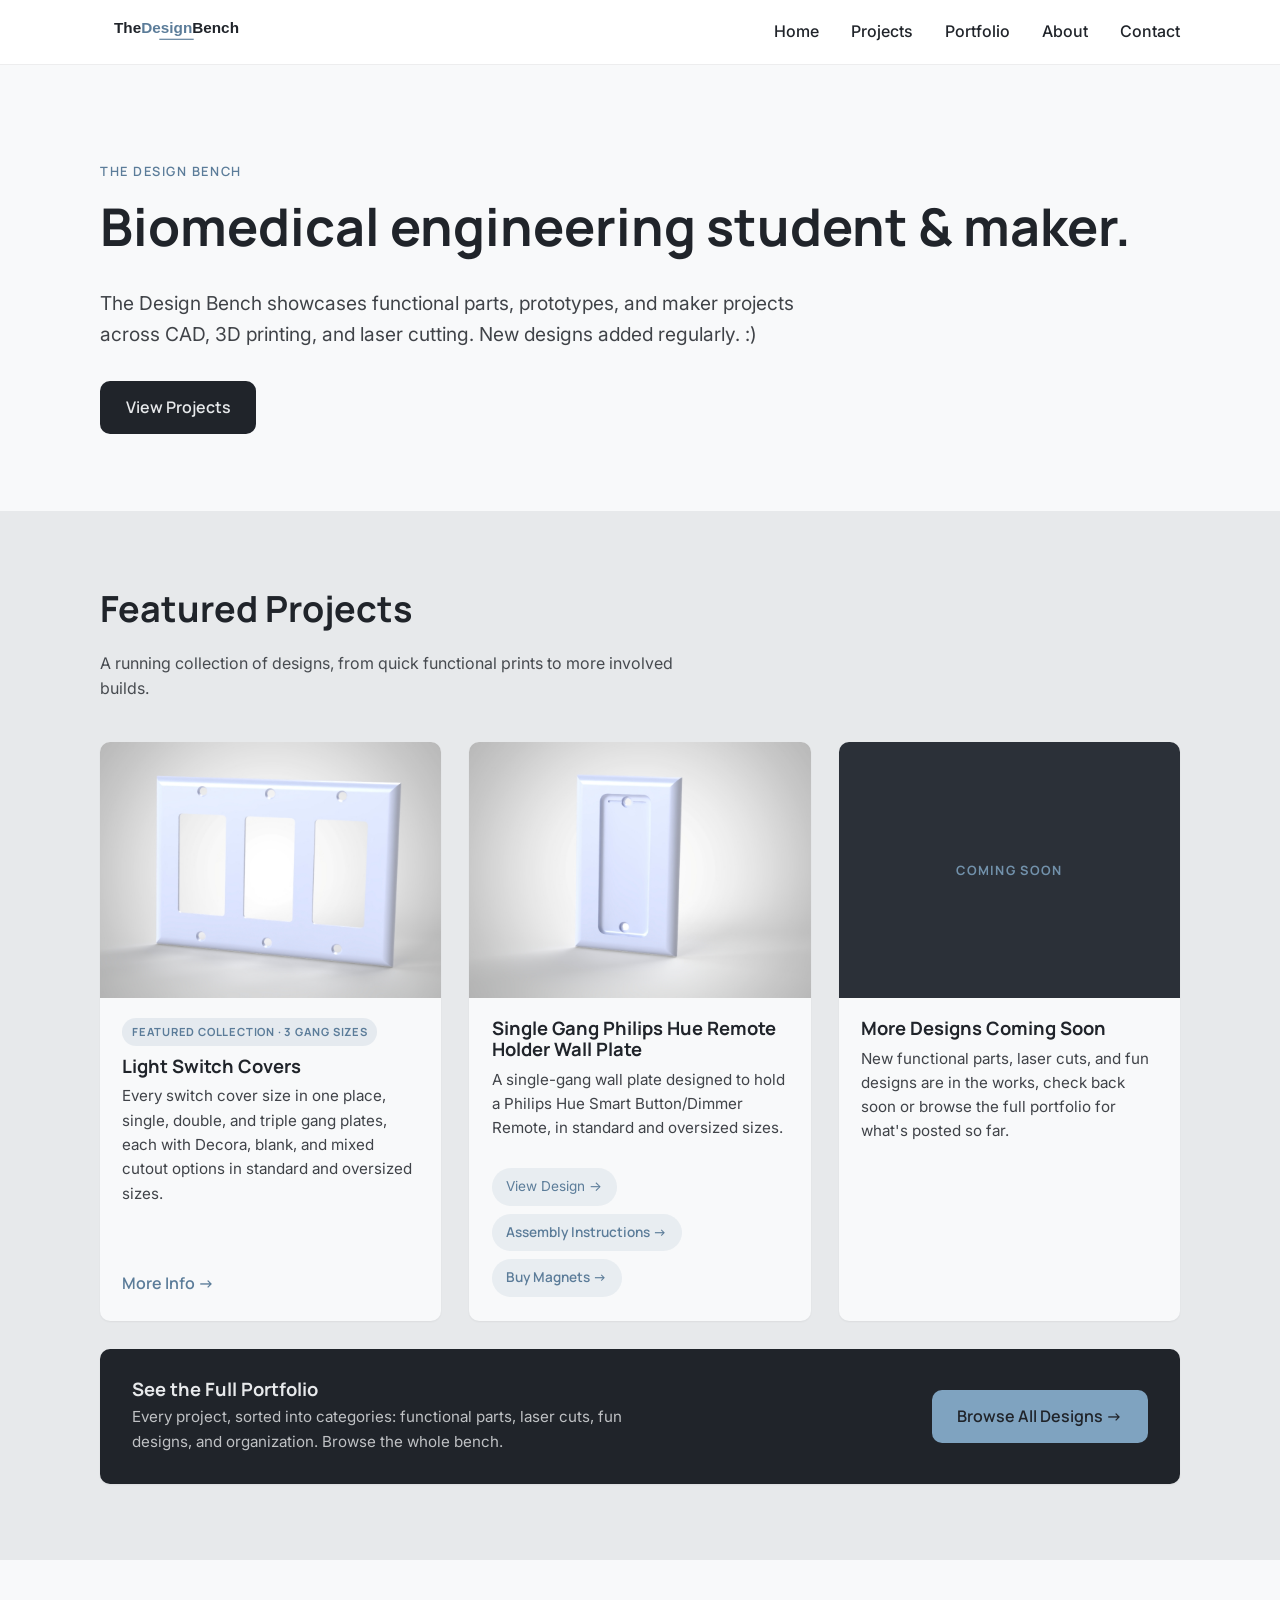
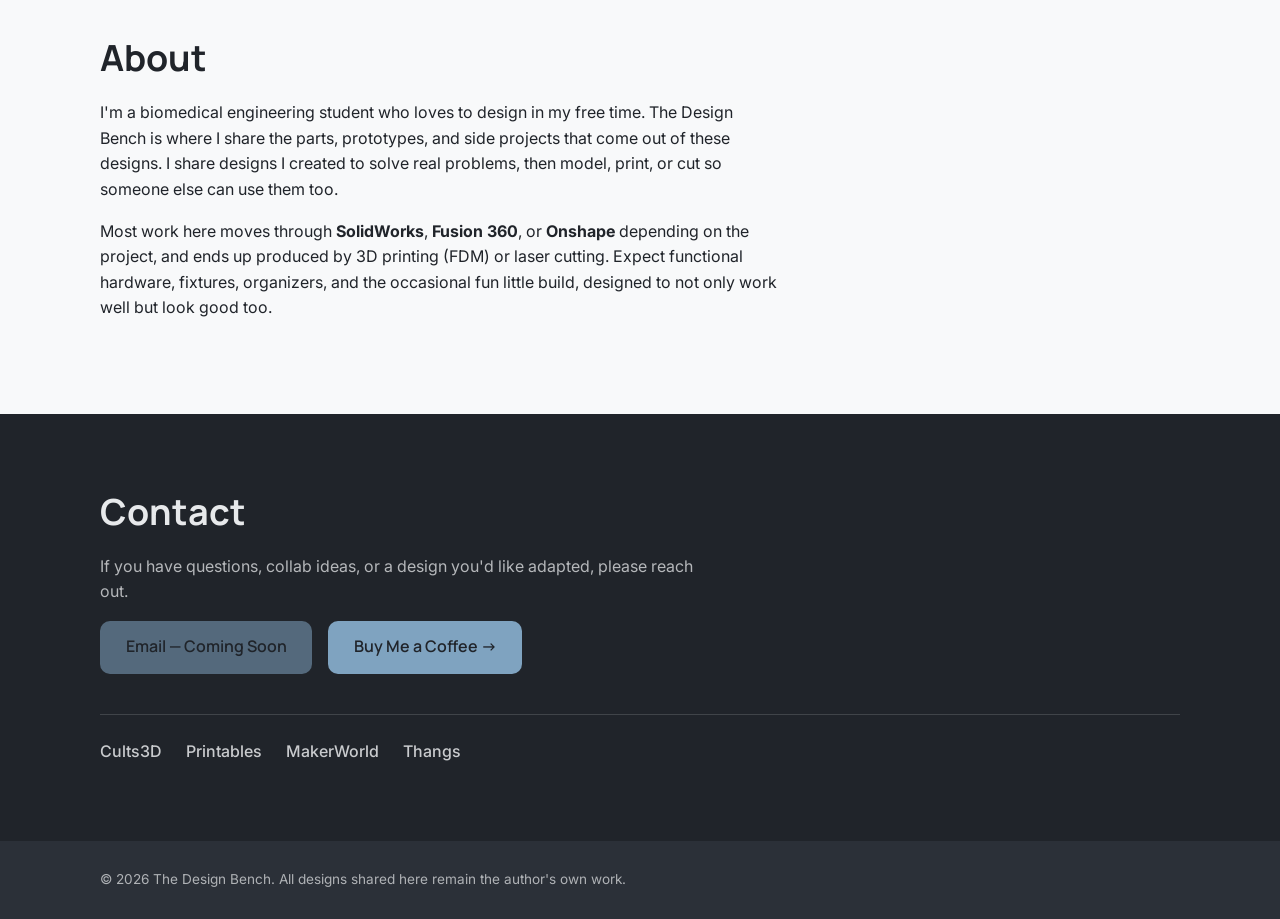
==== index.html @ 6ef4372c "Style View Design/Assembly Instructions/Buy Magnets as separated pill buttons Add a .card-actions co" ====
<!DOCTYPE html>
<html lang="en">
<head>
  <meta charset="UTF-8">
  <meta name="viewport" content="width=device-width, initial-scale=1.0">
  <title>The Design Bench — CAD, 3D Printing &amp; Maker Projects</title>
  <meta name="description" content="The Design Bench is a maker portfolio showcasing functional parts, prototypes, and design projects across CAD, 3D printing, and laser cutting.">

  <!-- ============================================================
       FAVICON
       assets/favicon.svg is a vector recreation of the real TDB mark.
       If you export an official favicon.ico from the source file, drop
       it in /assets — the link below already points to it as a fallback
       for browsers that don't support SVG favicons.
       ============================================================ -->
  <link rel="icon" type="image/svg+xml" href="assets/favicon.svg">
  <link rel="icon" type="image/x-icon" href="assets/favicon.ico">

  <!-- Fonts: Manrope for headings (matches the logo wordmark), Inter for body copy -->
  <link rel="preconnect" href="https://fonts.googleapis.com">
  <link rel="preconnect" href="https://fonts.gstatic.com" crossorigin>
  <link href="https://fonts.googleapis.com/css2?family=Manrope:wght@500;600;700&family=Inter:wght@400;500;600&display=swap" rel="stylesheet">

  <link rel="stylesheet" href="style.css">
</head>
<body>

  <!-- =========================== HEADER =========================== -->
  <header class="site-header">
    <div class="wrap header-inner">
      <a href="#home" class="brand" aria-label="The Design Bench — home">
        <!-- ================================================================
             LOGO
             Placeholder wordmark lives at assets/logo.svg — drop the real
             logo file in /assets and it will appear here automatically
             (keep the filename, or update this src).
             ================================================================ -->
        <img src="assets/logo.svg" alt="The Design Bench" class="brand-logo" width="400" height="120">
      </a>

      <button class="nav-toggle" id="navToggle" aria-expanded="false" aria-controls="siteNav" aria-label="Toggle navigation menu">
        <span></span><span></span><span></span>
      </button>

      <nav class="site-nav" id="siteNav">
        <a href="#home">Home</a>
        <a href="#projects">Projects</a>
        <a href="portfolio.html">Portfolio</a>
        <a href="#about">About</a>
        <a href="#contact">Contact</a>
      </nav>
    </div>
  </header>

  <main>

    <!-- =========================== HERO / HOME =========================== -->
    <section id="home" class="hero">
      <div class="wrap">
        <p class="eyebrow">The Design Bench</p>
        <h1>Biomedical engineering student &amp; maker.</h1>
        <p class="hero-lede">
          The Design Bench showcases functional parts, prototypes, and maker projects
          across CAD, 3D printing, and laser cutting. New designs added regularly. :)
        </p>
        <a href="#projects" class="btn btn-primary">View Projects</a>
      </div>
    </section>

    <!-- =========================== FEATURED PROJECTS =========================== -->
    <section id="projects" class="projects">
      <div class="wrap">
        <h2>Featured Projects</h2>
        <p class="section-lede">A running collection of designs, from quick functional prints to more involved builds.</p>

        <div class="project-grid">

          <!-- ================================================================
               PROJECT CARD — REPEATABLE COMPONENT
               ================================================================
               To add a new project, copy one entire <article class="project-card">
               block (from the opening <article> tag to its closing </article>,
               NOT the CTA card at the end) and paste it as a new sibling inside
               .project-grid, then swap:
                 1. the <img src> + alt text            -> real project photo/render
                 2. the <h3> title
                 3. the <p class="project-desc"> copy   -> 2-3 sentences
                 4. the platform links inside .platform-menu -> real listing URLs

               "VIEW DESIGN" PLATFORM PICKER
               Each card's "View Design →" is a button that opens a small menu
               of platforms (Cults3D / Printables / MakerWorld / Thangs) since
               a project may be posted on more than one. Delete any <li> for a
               platform this project isn't on. If a project only lives on ONE
               platform, skip the menu entirely and just use:
                 <a href="REAL_URL" class="project-link" target="_blank" rel="noopener">View Design →</a>

               MULTI-LISTING "PROJECT FAMILY" CARDS
               If a project is really a family of many files/listings (e.g.
               20-30 files across 6 posts), don't cram them into one platform
               menu — instead give the card a family-tag + a plain "More Info"
               link to a dedicated page under /projects/ listing every item.
               See projects/light-switch-family.html for the full pattern,
               and its "TEMPLATE — DUPLICATE FOR A NEW FAMILY" comment for how
               to add a second one.
               ================================================================ -->

          <!-- PROJECT CARD 1 — Light Switch Covers (Featured-only aggregator card,
               bundles the Single/Double/Triple Gang families into one card; see
               projects/light-switch-covers.html. Each gang size is ALSO its own
               separate card in portfolio.html's Functional Parts row — this card
               only exists here in Featured Projects. -->
          <article class="project-card">
            <div class="project-image">
              <img src="assets/images/triple-gang-triple-decora-cover.jpg" alt="Light Switch Covers, Triple Gang Decora render" width="800" height="600" loading="lazy">
            </div>
            <div class="project-body">
              <span class="family-tag">Featured Collection · 3 Gang Sizes</span>
              <h3>Light Switch Covers</h3>
              <p class="project-desc">
                Every switch cover size in one place, single, double, and triple gang plates,
                each with Decora, blank, and mixed cutout options in standard and oversized sizes.
              </p>
              <a href="projects/light-switch-covers.html" class="project-link">More Info →</a>
            </div>
          </article>

          <!-- PROJECT CARD 2 — Single Gang Philips Hue Remote Holder Wall Plate
               (standalone design, mirrors its portfolio.html card) -->
          <article class="project-card">
            <div class="project-image">
              <img src="assets/images/single-gang-hue-remote-holder-cover.jpg" alt="Single Gang Philips Hue Remote Holder Wall Plate render" width="800" height="600" loading="lazy">
            </div>
            <div class="project-body">
              <h3>Single Gang Philips Hue Remote Holder Wall Plate</h3>
              <p class="project-desc">
                A single-gang wall plate designed to hold a Philips Hue Smart Button/Dimmer
                Remote, in standard and oversized sizes.
              </p>
              <div class="card-actions">
                <div class="view-design">
                  <button type="button" class="project-link view-design-btn" aria-haspopup="true" aria-expanded="false">View Design →</button>
                  <ul class="platform-menu">
                    <li><a href="https://cults3d.com/en/3d-model/home/single-gang-philips-hue-remote-holder-wall-plate" target="_blank" rel="noopener">Cults3D</a></li>
                    <li><a href="https://www.printables.com/model/1781356-single-gang-philips-hue-remote-holder-standard-ove/files" target="_blank" rel="noopener">Printables</a></li>
                    <li><a href="https://thangs.com/designer/TheDesignBench/3d-model/Single%20Gang%20Hue%20Remote%20Holder%20%28Std%2BOversized%29-1575086" target="_blank" rel="noopener">Thangs</a></li>
                  </ul>
                </div>
                <a href="assets/guides/hue-remote-magnet-assembly-guide.pdf" class="project-link" target="_blank" rel="noopener">Assembly Instructions →</a>
                <a href="https://www.amazon.ca/Magnets-Crafts-Multi-Use-Refrigerator-Whiteboards/dp/B0CQR8P3ND" class="project-link" target="_blank" rel="noopener">Buy Magnets →</a>
              </div>
            </div>
          </article>

          <!-- PROJECT CARD 3 — Coming Soon (no real content for a third featured
               slot yet; swap for a real project card once one is ready) -->
          <article class="project-card">
            <div class="project-image project-image--soon">
              <span class="soon-label">Coming Soon</span>
            </div>
            <div class="project-body">
              <h3>More Designs Coming Soon</h3>
              <p class="project-desc">
                New functional parts, laser cuts, and fun designs are in the works, check back
                soon or browse the full portfolio for what's posted so far.
              </p>
            </div>
          </article>

          <!-- ================================================================
               "VIEW FULL PORTFOLIO" CTA BANNER — not a project, spans the
               full grid width and links to portfolio.html. Keep this as the
               LAST item in the grid; if you reorder or add projects above,
               leave this one at the end.
               ================================================================ -->
          <article class="project-card project-card--cta">
            <div class="project-cta-text">
              <h3>See the Full Portfolio</h3>
              <p class="project-desc">
                Every project, sorted into categories: functional parts, laser cuts,
                fun designs, and organization. Browse the whole bench.
              </p>
            </div>
            <a href="portfolio.html" class="btn btn-cta">Browse All Designs →</a>
          </article>

        </div>
      </div>
    </section>

    <!-- =========================== ABOUT =========================== -->
    <section id="about" class="about">
      <div class="wrap">
        <h2>About</h2>
        <p>
          I'm a biomedical engineering student who loves to design in my free time. The Design Bench is where I share the parts, prototypes, and
          side projects that come out of these designs. I share designs I created to solve
          real problems, then model, print, or cut so someone else can use them too.
        </p>
        <p>
          Most work here moves through <strong>SolidWorks</strong>, <strong>Fusion 360</strong>,
          or <strong>Onshape</strong> depending on the project, and ends up produced by
          3D printing (FDM) or laser cutting. Expect functional hardware, fixtures,
          organizers, and the occasional fun little build, designed to not only work well but look good too.
        </p>
      </div>
    </section>

    <!-- =========================== CONTACT =========================== -->
    <section id="contact" class="contact">
      <div class="wrap">
        <h2>Contact</h2>
        <p class="section-lede">If you have questions, collab ideas, or a design you'd like adapted, please reach out.</p>

        <div class="contact-actions">
          <!-- Email isn't live yet. To restore it once it is, swap this block back to:
               <a href="mailto:hello@thedesignbench.ca" class="btn btn-primary">hello@thedesignbench.ca</a> -->
          <span class="btn btn-primary btn-disabled" role="note" aria-label="Email coming soon">Email — Coming Soon</span>
          <a href="https://buymeacoffee.com/TheDesignBench" class="btn btn-primary" target="_blank" rel="noopener">Buy Me a Coffee →</a>
        </div>

        <!-- Profile / storefront links — update here if a handle or platform changes -->
        <ul class="social-links">
          <li><a href="https://cults3d.com/en/users/TheDesignBench/3d-models" target="_blank" rel="noopener">Cults3D</a></li>
          <li><a href="https://www.printables.com/@DesignBench_2719450" target="_blank" rel="noopener">Printables</a></li>
          <li><a href="https://makerworld.com/en/@TheDesignBench" target="_blank" rel="noopener">MakerWorld</a></li>
          <li><a href="https://thangs.com/designer/TheDesignBench" target="_blank" rel="noopener">Thangs</a></li>
        </ul>
      </div>
    </section>

  </main>

  <footer class="site-footer">
    <div class="wrap">
      <p>&copy; <span id="year"></span> The Design Bench. All designs shared here remain the author's own work.</p>
    </div>
  </footer>

  <script src="script.js"></script>
</body>
</html>
---- style.css ----
/* ==========================================================================
   The Design Bench — stylesheet
   Mobile-first. Breakpoints widen the layout as space allows.
   ========================================================================== */

:root {
  /* ---- Brand tokens ---- */
  --slate-ink: #20242A;         /* primary dark / text */
  --slate-ink-raised: #2B3038;  /* dark surface elevation */
  --bench-blue: #5B7C99;        /* accent on light backgrounds */
  --bench-blue-light: #7FA3C0;  /* accent on dark backgrounds */
  --paper: #F8F9FA;             /* primary light background */
  --paper-warm: #E7E9EB;        /* deeper off-white — section tint + text on dark */

  /* ---- Type ---- */
  --font-heading: 'Manrope', 'Segoe UI', Arial, sans-serif;
  --font-body: 'Inter', 'Segoe UI', Arial, sans-serif;

  /* ---- Layout ---- */
  --wrap-max: 1120px;
  --gutter: 1.25rem;
  --radius: 10px;
}

/* ---- Reset ---- */
*, *::before, *::after { box-sizing: border-box; }
html, body { margin: 0; padding: 0; }
img { max-width: 100%; display: block; }
a { color: inherit; }
ul { list-style: none; margin: 0; padding: 0; }

html {
  scroll-behavior: smooth;
  -webkit-text-size-adjust: 100%;
}

body {
  font-family: var(--font-body);
  background: var(--paper);
  color: var(--slate-ink);
  line-height: 1.6;
  font-size: 16px;
}

h1, h2, h3 {
  font-family: var(--font-heading);
  line-height: 1.15;
  margin: 0 0 0.6em;
  color: var(--slate-ink);
}

h1 { font-size: clamp(2rem, 5vw + 1rem, 3.25rem); }
h2 { font-size: clamp(1.5rem, 3vw + 1rem, 2.25rem); }
h3 { font-size: 1.15rem; margin-bottom: 0.4em; }

p { margin: 0 0 1em; }

.wrap {
  max-width: var(--wrap-max);
  margin: 0 auto;
  padding: 0 var(--gutter);
}

section { padding: clamp(3rem, 6vw, 5.5rem) 0; }

.eyebrow {
  font-family: var(--font-heading);
  text-transform: uppercase;
  letter-spacing: 0.12em;
  font-size: 0.8rem;
  color: var(--bench-blue);
  margin-bottom: 1rem;
  font-weight: 600;
}

.section-lede {
  max-width: 60ch;
  color: var(--slate-ink);
  opacity: 0.8;
}

/* ---- Buttons ---- */
.btn {
  display: inline-block;
  font-family: var(--font-heading);
  font-weight: 600;
  text-decoration: none;
  padding: 0.85rem 1.6rem;
  border-radius: var(--radius);
  transition: transform 0.15s ease, background-color 0.15s ease;
}

.btn-primary {
  background: var(--slate-ink);
  color: var(--paper-warm);
}

.btn-primary:hover {
  background: var(--bench-blue);
  transform: translateY(-1px);
}

/* ---- Disabled state — for CTAs that aren't live yet (e.g. email). ---- */
.btn-disabled {
  opacity: 0.55;
  cursor: not-allowed;
  pointer-events: none;
}

.btn-disabled:hover {
  transform: none;
}

/* ==========================================================================
   Header / Nav
   ========================================================================== */

.site-header {
  position: sticky;
  top: 0;
  z-index: 20;
  background: #FFFFFF;
  border-bottom: 1px solid rgba(32, 36, 42, 0.08);
}

.header-inner {
  display: flex;
  align-items: center;
  justify-content: space-between;
  padding-top: 0.55rem;
  padding-bottom: 0.55rem;
}

.brand { display: inline-flex; align-items: center; text-decoration: none; }
.brand-logo { height: 38px; width: auto; }

@media (min-width: 720px) {
  .brand-logo { height: 46px; }
}

.nav-toggle {
  display: flex;
  flex-direction: column;
  justify-content: center;
  gap: 5px;
  width: 40px;
  height: 40px;
  background: none;
  border: none;
  cursor: pointer;
  padding: 0;
}

.nav-toggle span {
  display: block;
  height: 2px;
  background: var(--slate-ink);
  border-radius: 2px;
  transition: transform 0.2s ease, opacity 0.2s ease;
}

.nav-toggle[aria-expanded="true"] span:nth-child(1) { transform: translateY(7px) rotate(45deg); }
.nav-toggle[aria-expanded="true"] span:nth-child(2) { opacity: 0; }
.nav-toggle[aria-expanded="true"] span:nth-child(3) { transform: translateY(-7px) rotate(-45deg); }

.site-nav {
  position: absolute;
  top: 100%;
  left: 0;
  right: 0;
  display: flex;
  flex-direction: column;
  background: #FFFFFF;
  border-bottom: 1px solid rgba(32, 36, 42, 0.08);
  max-height: 0;
  overflow: hidden;
  transition: max-height 0.25s ease;
}

.site-nav.is-open { max-height: 260px; }

.site-nav a {
  padding: 0.9rem var(--gutter);
  text-decoration: none;
  font-weight: 500;
  border-top: 1px solid rgba(32, 36, 42, 0.06);
}

.site-nav a:hover { color: var(--bench-blue); }

@media (min-width: 720px) {
  .nav-toggle { display: none; }

  .site-nav {
    position: static;
    flex-direction: row;
    gap: 2rem;
    max-height: none;
    overflow: visible;
    background: none;
    border: none;
  }

  .site-nav a {
    padding: 0;
    border: none;
  }
}

/* ==========================================================================
   Hero
   ========================================================================== */

.hero {
  padding-top: clamp(3.5rem, 8vw, 6rem);
  padding-bottom: clamp(3rem, 6vw, 5rem);
}

.hero-lede {
  max-width: 62ch;
  font-size: clamp(1rem, 1.5vw + 0.5rem, 1.2rem);
  color: var(--slate-ink);
  opacity: 0.85;
  margin-bottom: 2rem;
}

/* ==========================================================================
   Projects
   ========================================================================== */

.projects {
  background: var(--paper-warm);
}

.project-grid {
  margin-top: 2.5rem;
  display: grid;
  grid-template-columns: 1fr;
  gap: 1.75rem;
}

@media (min-width: 640px) {
  .project-grid { grid-template-columns: repeat(2, 1fr); }
}

@media (min-width: 980px) {
  .project-grid { grid-template-columns: repeat(3, 1fr); }
}

.project-card {
  background: var(--paper);
  border-radius: var(--radius);
  box-shadow: 0 1px 2px rgba(32, 36, 42, 0.06);
  display: flex;
  flex-direction: column;
  transition: transform 0.18s ease, box-shadow 0.18s ease;
}

.project-card:hover {
  transform: translateY(-3px);
  box-shadow: 0 10px 24px rgba(32, 36, 42, 0.12);
}

.project-image {
  aspect-ratio: 4 / 3;
  background: var(--slate-ink-raised);
  overflow: hidden;
  border-radius: var(--radius) var(--radius) 0 0;
}

.project-image img {
  width: 100%;
  height: 100%;
  object-fit: cover;
}

/* ---- "Coming soon" card — replaces placeholder cards in categories/slots
   without real content yet. No fake image or listing links, just a plain
   on-brand placeholder state. ---- */
.project-image--soon {
  display: flex;
  align-items: center;
  justify-content: center;
}

.project-image--soon .soon-label {
  font-family: var(--font-heading);
  font-weight: 700;
  font-size: 0.8rem;
  letter-spacing: 0.1em;
  text-transform: uppercase;
  color: var(--bench-blue-light);
  opacity: 0.85;
}

.project-body {
  padding: 1.25rem 1.4rem 1.5rem;
  display: flex;
  flex-direction: column;
  flex-grow: 1;
}

.project-desc {
  opacity: 0.85;
  font-size: 0.95rem;
  flex-grow: 1;
}

.project-link {
  align-self: flex-start;
  font-family: var(--font-heading);
  font-weight: 600;
  color: var(--bench-blue);
  text-decoration: none;
  margin-top: 0.5rem;
}

.project-link:hover { text-decoration: underline; }

/* ---- Card action buttons — for cards/heroes with more than one CTA
   (View Design + Assembly Instructions + Buy Magnets, etc). Plain
   stacked text links ran together with nothing to separate them, so
   these render as distinct pill buttons instead. ---- */
.card-actions {
  display: flex;
  flex-direction: column;
  align-items: flex-start;
  gap: 0.5rem;
  margin-top: 0.75rem;
}

.card-actions .view-design { margin-top: 0; }

.card-actions .project-link,
.card-actions .view-design-btn {
  display: inline-flex;
  align-items: center;
  margin-top: 0;
  padding: 0.5rem 0.9rem;
  border-radius: 999px;
  background: rgba(91, 124, 153, 0.1);
  font-size: 0.85rem;
  white-space: nowrap;
  transition: background-color 0.15s ease;
}

.card-actions .project-link:hover,
.card-actions .view-design-btn:hover {
  background: rgba(91, 124, 153, 0.2);
  text-decoration: none;
}

/* ---- "Project family" tag — for multi-listing projects that link out to
   a dedicated page (see projects/light-switch-family.html) instead of
   opening the platform picker directly. ---- */
.family-tag {
  display: inline-block;
  align-self: flex-start;
  font-family: var(--font-heading);
  font-size: 0.7rem;
  font-weight: 700;
  letter-spacing: 0.07em;
  text-transform: uppercase;
  color: var(--bench-blue);
  background: rgba(91, 124, 153, 0.12);
  padding: 0.3rem 0.6rem;
  border-radius: 999px;
  margin-bottom: 0.65rem;
}

/* ---- "View Design" platform picker ---- */
.view-design {
  position: relative;
  display: inline-block;
  margin-top: 0.5rem;
}

.view-design-btn {
  background: none;
  border: none;
  padding: 0;
  font: inherit;
  cursor: pointer;
}

.platform-menu {
  position: absolute;
  left: 0;
  top: calc(100% + 8px);
  min-width: 170px;
  background: var(--paper);
  border: 1px solid rgba(32, 36, 42, 0.1);
  border-radius: 8px;
  box-shadow: 0 12px 28px rgba(32, 36, 42, 0.16);
  padding: 0.35rem;
  margin: 0;
  opacity: 0;
  visibility: hidden;
  transform: translateY(-4px);
  transition: opacity 0.15s ease, transform 0.15s ease;
  z-index: 10;
}

.platform-menu.is-open {
  opacity: 1;
  visibility: visible;
  transform: translateY(0);
}

.platform-menu li a {
  display: block;
  padding: 0.55rem 0.75rem;
  border-radius: 6px;
  font-size: 0.92rem;
  font-family: var(--font-body);
  font-weight: 500;
  text-decoration: none;
  color: var(--slate-ink);
}

.platform-menu li a:hover {
  background: var(--paper-warm);
  color: var(--bench-blue);
}

/* ---- "See the Full Portfolio" CTA banner (spans the full grid width) ---- */
.project-card--cta {
  grid-column: 1 / -1;
  background: var(--slate-ink);
  color: var(--paper-warm);
  display: flex;
  flex-direction: column;
  align-items: flex-start;
  gap: 1.1rem;
  padding: 1.85rem 2rem;
}

.project-card--cta .project-cta-text h3 {
  color: var(--paper-warm);
  margin-bottom: 0.35rem;
}

.project-card--cta .project-cta-text .project-desc {
  opacity: 0.8;
  margin: 0;
  max-width: 55ch;
}

.btn-cta {
  background: var(--bench-blue-light);
  color: var(--slate-ink);
  white-space: nowrap;
  flex-shrink: 0;
}

.btn-cta:hover {
  background: var(--paper-warm);
}

@media (min-width: 720px) {
  .project-card--cta {
    flex-direction: row;
    align-items: center;
    justify-content: space-between;
    gap: 2rem;
  }
}

/* ==========================================================================
   About
   ========================================================================== */

.about p {
  max-width: 68ch;
}

/* ==========================================================================
   Contact
   ========================================================================== */

.contact {
  background: var(--slate-ink);
  color: var(--paper-warm);
}

.contact h2 { color: var(--paper-warm); }

.contact .section-lede {
  color: var(--paper-warm);
  opacity: 0.75;
}

.contact-actions {
  display: flex;
  flex-wrap: wrap;
  gap: 1rem;
  margin-top: 0.5rem;
}

.contact .btn-primary {
  background: var(--bench-blue-light);
  color: var(--slate-ink);
}

.contact .btn-primary:hover {
  background: var(--paper-warm);
}

.social-links {
  display: flex;
  flex-wrap: wrap;
  gap: 1.5rem;
  margin-top: 2.5rem;
  padding-top: 1.5rem;
  border-top: 1px solid rgba(245, 246, 247, 0.15);
}

.social-links a {
  text-decoration: none;
  font-weight: 500;
  color: var(--paper-warm);
  opacity: 0.85;
}

.social-links a:hover {
  color: var(--bench-blue-light);
  opacity: 1;
}

/* ==========================================================================
   Footer
   ========================================================================== */

.site-footer {
  background: var(--slate-ink-raised);
  color: var(--paper-warm);
  padding: 1.75rem 0;
  font-size: 0.85rem;
}

.site-footer p {
  margin: 0;
  opacity: 0.7;
}

/* ==========================================================================
   Portfolio page — Netflix-style horizontally scrolling category rows
   ========================================================================== */

.portfolio-hero {
  padding-top: clamp(3rem, 6vw, 4.5rem);
  padding-bottom: clamp(1.5rem, 3vw, 2rem);
}

.portfolio-hero p {
  max-width: 60ch;
  opacity: 0.8;
}

/* ---- Hero split — description next to the print spec box, side by side
   on wider screens, stacked on mobile. ---- */
.hero-split {
  display: grid;
  grid-template-columns: 1fr;
  gap: 1.5rem;
  align-items: start;
  margin-top: 1rem;
}

@media (min-width: 720px) {
  .hero-split {
    grid-template-columns: 1fr 1fr;
  }
}

.hero-split p { margin: 0; }

/* ---- Print/design spec box — for family pages that pull print settings
   out of the description into their own reference block. ---- */
.spec-box {
  background: var(--paper);
  border: 1px solid rgba(32, 36, 42, 0.1);
  border-radius: var(--radius);
  padding: 1.25rem 1.5rem;
  max-width: 46rem;
}

.hero-split .spec-box {
  margin: 0;
  max-width: none;
}

.spec-box h2 {
  font-family: var(--font-heading);
  font-size: 0.8rem;
  font-weight: 700;
  letter-spacing: 0.07em;
  text-transform: uppercase;
  color: var(--bench-blue);
  margin: 0 0 0.85rem;
}

.spec-list {
  display: grid;
  grid-template-columns: auto 1fr;
  column-gap: 1.5rem;
  row-gap: 0.5rem;
  margin: 0;
}

.spec-list dt {
  font-family: var(--font-heading);
  font-weight: 600;
  white-space: nowrap;
}

.spec-list dd {
  margin: 0;
  opacity: 0.8;
}

.portfolio-row {
  padding: 1rem 0;
}

.portfolio-row:nth-child(even) {
  background: var(--paper-warm);
}

.portfolio-row h2 {
  font-size: 1.35rem;
  margin-bottom: 0.85rem;
}

/* The scroll container itself carries the .wrap sizing (max-width + gutter
   padding) so the row's left edge always lines up with the heading above
   it, and so it always overflows consistently (guaranteeing the "scroll
   over" affordance) rather than only overflowing on narrow screens. */
.row-scroll {
  max-width: var(--wrap-max);
  margin: 0 auto;
  padding: 0 var(--gutter) 0.6rem;
  overflow-x: auto;
  /* Explicit, because leaving overflow-y unset lets browsers silently force
     it to "auto" too (the two axes aren't independent unless both are set)
     — any hairline sub-pixel overflow (hover lift, shadow bleed) was enough
     to trigger an unwanted vertical scrollbar on the row itself. */
  overflow-y: hidden;
  scroll-behavior: auto;
  /* "none" (not just "contain") also disables the native elastic bounce
     past the start/end of the row on trackpads and touch — scrollLeft 0
     is a hard stop, not a rubber-band edge. */
  overscroll-behavior-x: none;
  -webkit-overflow-scrolling: touch;
  scroll-snap-type: x proximity;
  scrollbar-width: thin;
  scrollbar-color: transparent transparent;
  transition: scrollbar-color 0.2s ease;
}

.row-scroll:hover,
.row-scroll:focus-within {
  scrollbar-color: var(--bench-blue) transparent;
}

.row-scroll::-webkit-scrollbar { height: 6px; }
.row-scroll::-webkit-scrollbar-track { background: transparent; }
.row-scroll::-webkit-scrollbar-thumb { background: transparent; border-radius: 999px; }

.row-scroll:hover::-webkit-scrollbar-thumb,
.row-scroll:focus-within::-webkit-scrollbar-thumb {
  background: var(--bench-blue);
}

.row-track {
  display: flex;
  gap: 1.25rem;
  width: max-content;
}

.row-track .project-card {
  flex: 0 0 260px;
  width: 260px;
  scroll-snap-align: start;
}

@media (min-width: 640px) {
  .row-track .project-card { flex-basis: 290px; width: 290px; }
}
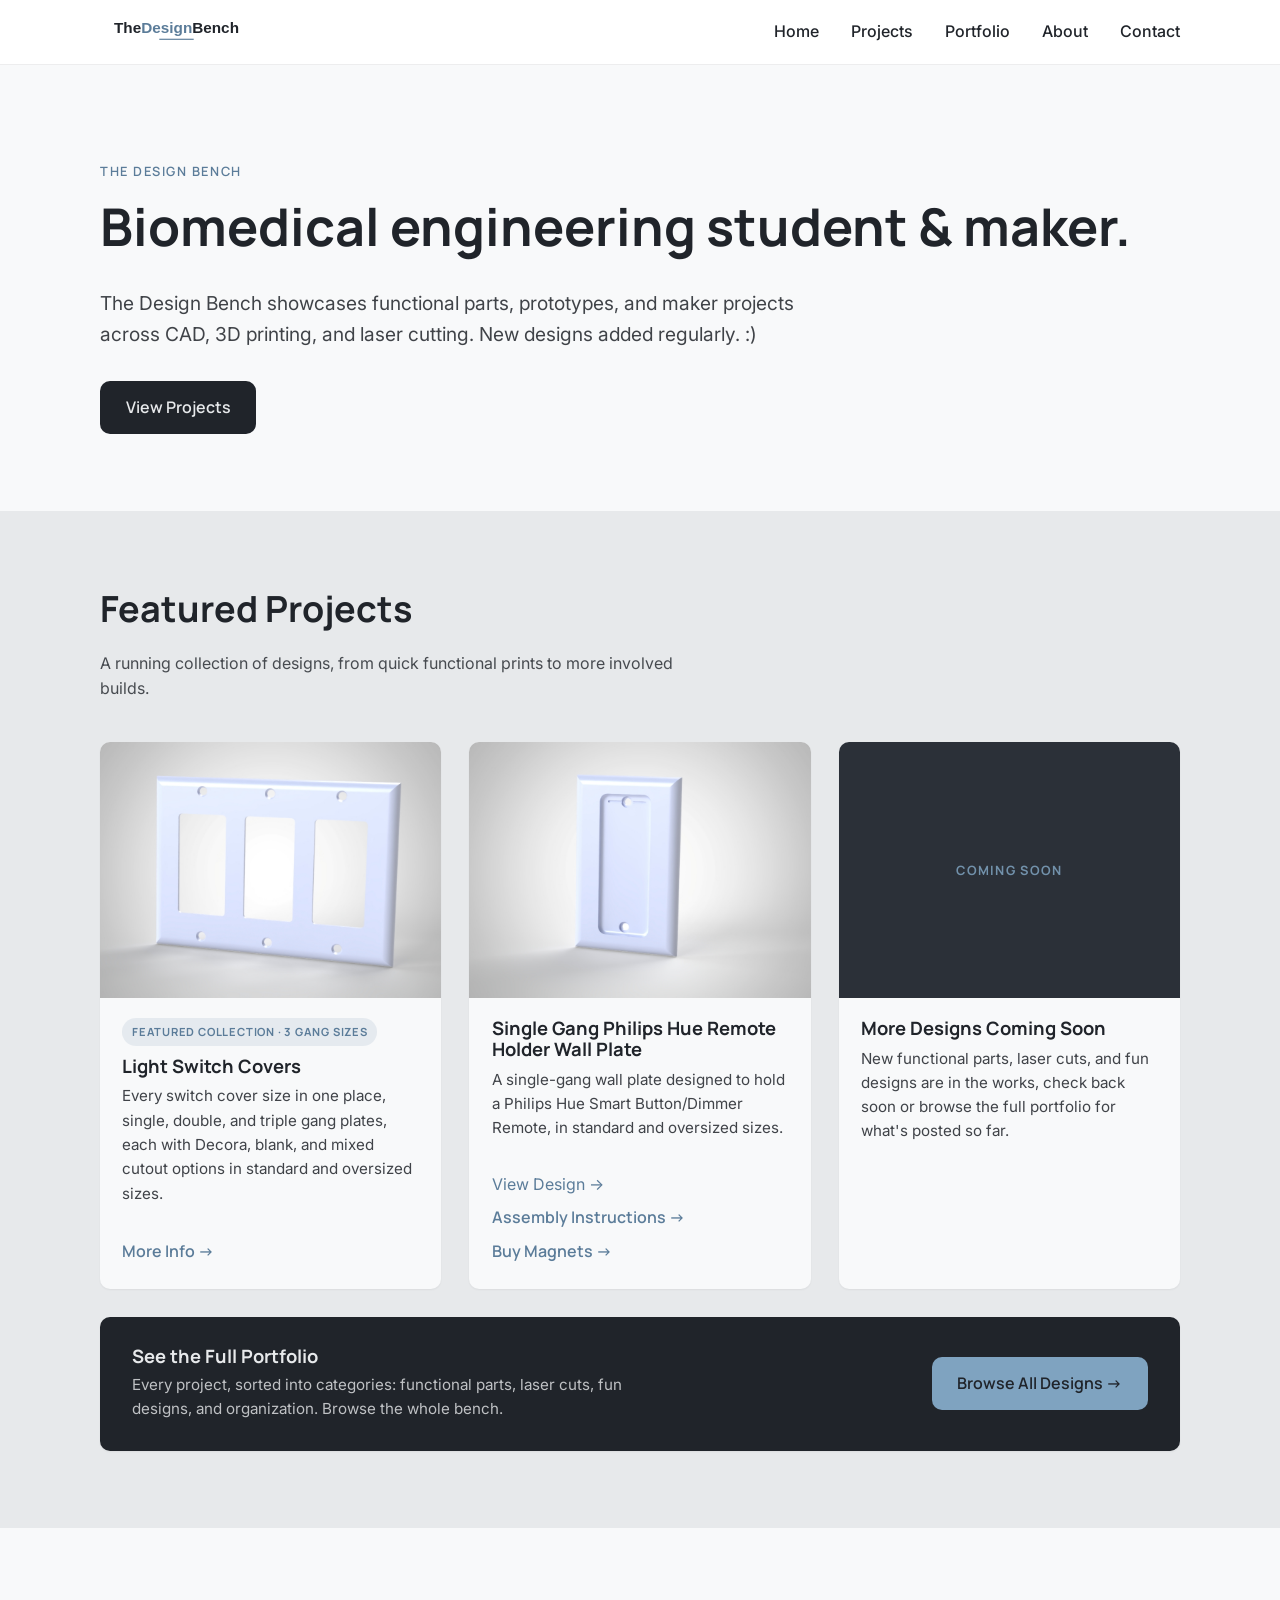
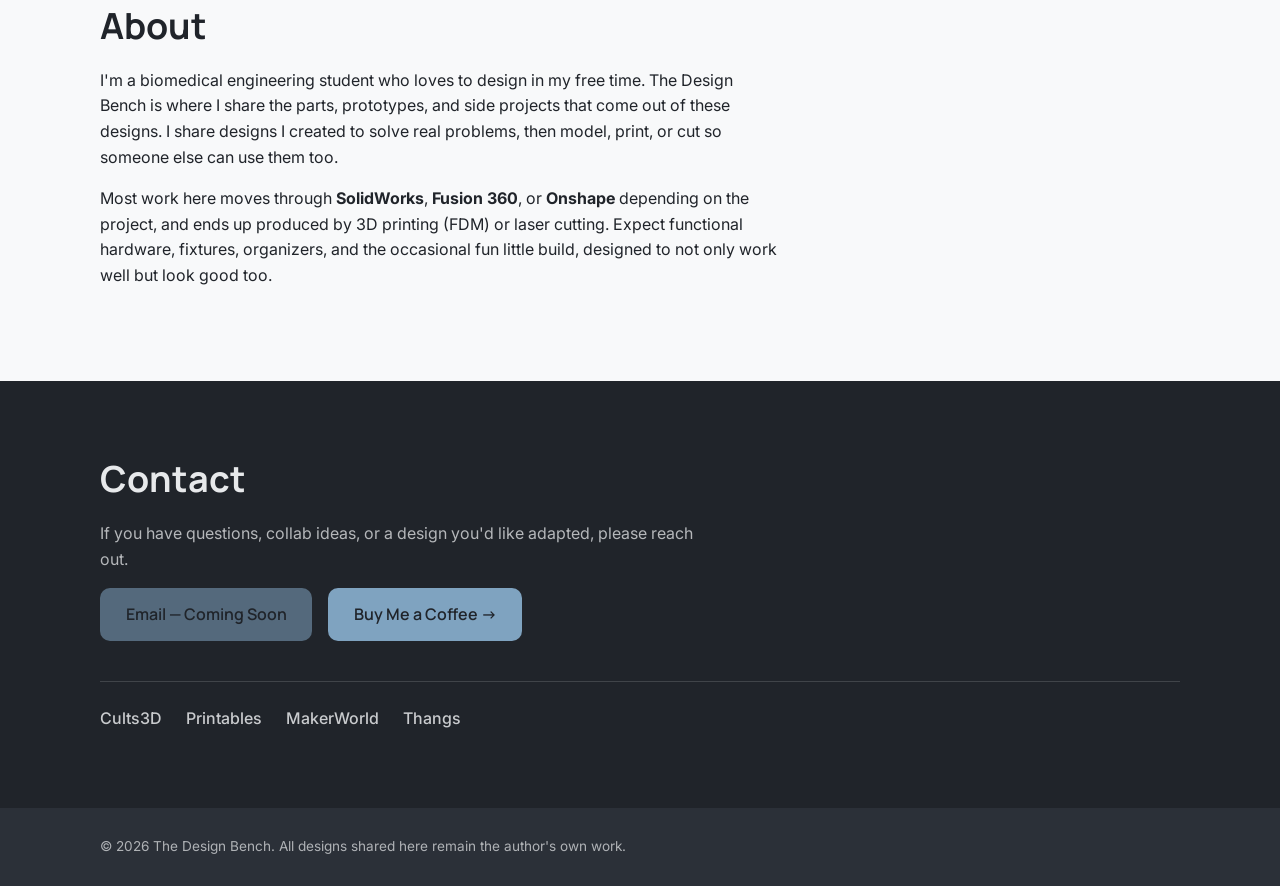
==== commit 6ea3b784: "Revert card version to plain stacked links, keep pill buttons in a row on family page - Single Gang " ====
--- a/index.html
+++ b/index.html
@@ -137,18 +137,16 @@
                 A single-gang wall plate designed to hold a Philips Hue Smart Button/Dimmer
                 Remote, in standard and oversized sizes.
               </p>
-              <div class="card-actions">
-                <div class="view-design">
-                  <button type="button" class="project-link view-design-btn" aria-haspopup="true" aria-expanded="false">View Design →</button>
-                  <ul class="platform-menu">
-                    <li><a href="https://cults3d.com/en/3d-model/home/single-gang-philips-hue-remote-holder-wall-plate" target="_blank" rel="noopener">Cults3D</a></li>
-                    <li><a href="https://www.printables.com/model/1781356-single-gang-philips-hue-remote-holder-standard-ove/files" target="_blank" rel="noopener">Printables</a></li>
-                    <li><a href="https://thangs.com/designer/TheDesignBench/3d-model/Single%20Gang%20Hue%20Remote%20Holder%20%28Std%2BOversized%29-1575086" target="_blank" rel="noopener">Thangs</a></li>
-                  </ul>
-                </div>
-                <a href="assets/guides/hue-remote-magnet-assembly-guide.pdf" class="project-link" target="_blank" rel="noopener">Assembly Instructions →</a>
-                <a href="https://www.amazon.ca/Magnets-Crafts-Multi-Use-Refrigerator-Whiteboards/dp/B0CQR8P3ND" class="project-link" target="_blank" rel="noopener">Buy Magnets →</a>
+              <div class="view-design">
+                <button type="button" class="project-link view-design-btn" aria-haspopup="true" aria-expanded="false">View Design →</button>
+                <ul class="platform-menu">
+                  <li><a href="https://cults3d.com/en/3d-model/home/single-gang-philips-hue-remote-holder-wall-plate" target="_blank" rel="noopener">Cults3D</a></li>
+                  <li><a href="https://www.printables.com/model/1781356-single-gang-philips-hue-remote-holder-standard-ove/files" target="_blank" rel="noopener">Printables</a></li>
+                  <li><a href="https://thangs.com/designer/TheDesignBench/3d-model/Single%20Gang%20Hue%20Remote%20Holder%20%28Std%2BOversized%29-1575086" target="_blank" rel="noopener">Thangs</a></li>
+                </ul>
               </div>
+              <a href="assets/guides/hue-remote-magnet-assembly-guide.pdf" class="project-link" target="_blank" rel="noopener">Assembly Instructions →</a>
+              <a href="https://www.amazon.ca/Magnets-Crafts-Multi-Use-Refrigerator-Whiteboards/dp/B0CQR8P3ND" class="project-link" target="_blank" rel="noopener">Buy Magnets →</a>
             </div>
           </article>
 
--- a/style.css
+++ b/style.css
@@ -317,15 +317,16 @@
 
 .project-link:hover { text-decoration: underline; }
 
-/* ---- Card action buttons — for cards/heroes with more than one CTA
-   (View Design + Assembly Instructions + Buy Magnets, etc). Plain
-   stacked text links ran together with nothing to separate them, so
-   these render as distinct pill buttons instead. ---- */
+/* ---- Card action buttons — for heroes with more than one CTA (View
+   Design + Assembly Instructions + Buy Magnets, etc). Plain text links
+   in a row ran together with nothing to separate them, so these render
+   as distinct pill buttons instead, wrapping to new lines as needed. ---- */
 .card-actions {
   display: flex;
-  flex-direction: column;
-  align-items: flex-start;
-  gap: 0.5rem;
+  flex-direction: row;
+  flex-wrap: wrap;
+  align-items: center;
+  gap: 0.75rem;
   margin-top: 0.75rem;
 }
 
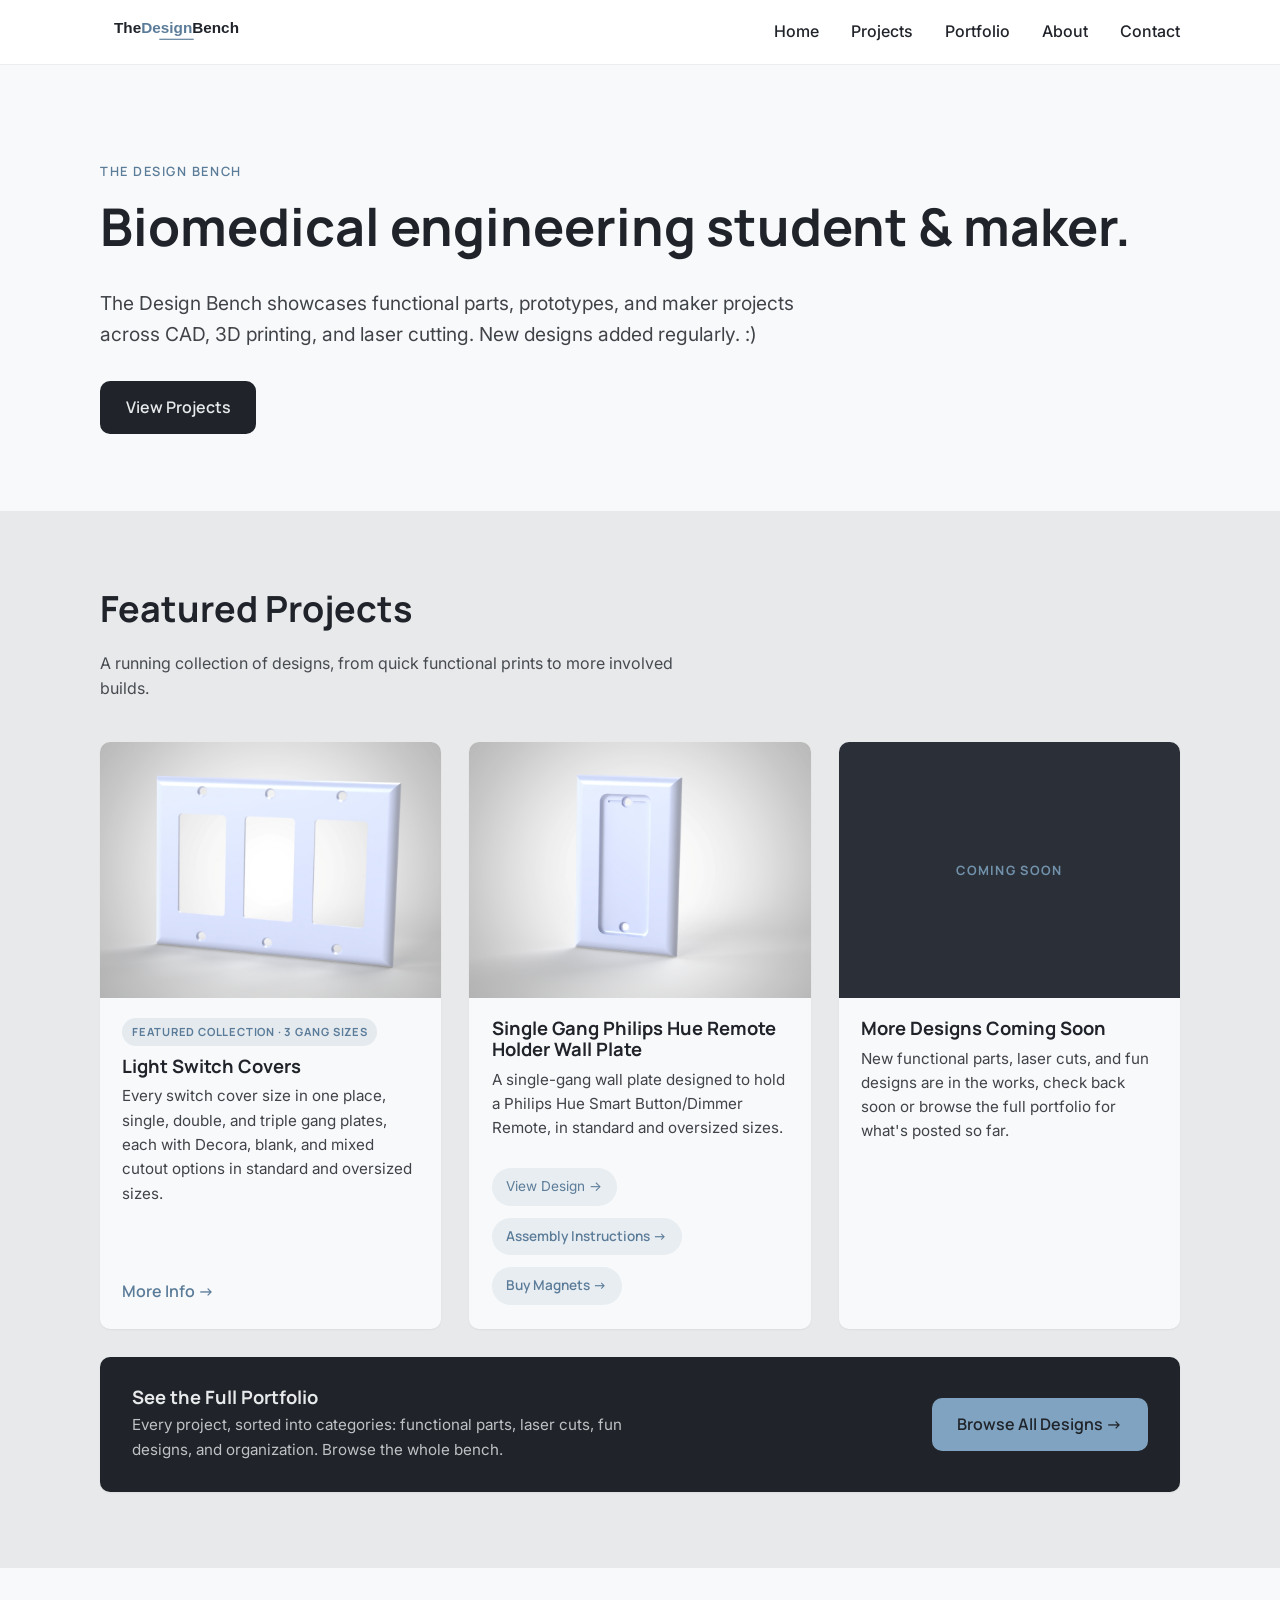
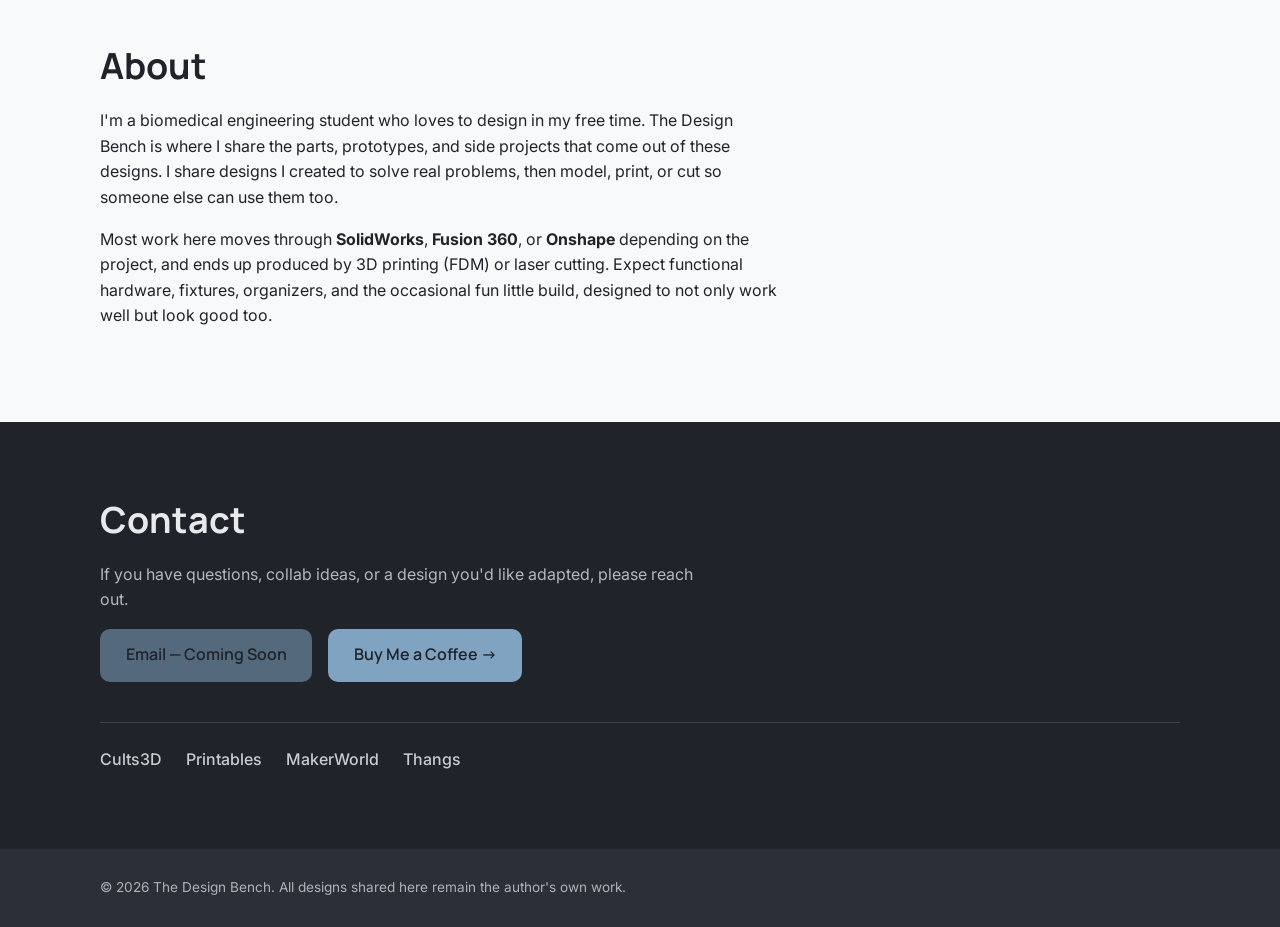
==== commit ab3a0d1e: "Restore pill-box .card-actions styling on the Hue Remote Holder cards Re-applies the separated pill-" ====
--- a/index.html
+++ b/index.html
@@ -137,16 +137,18 @@
                 A single-gang wall plate designed to hold a Philips Hue Smart Button/Dimmer
                 Remote, in standard and oversized sizes.
               </p>
-              <div class="view-design">
-                <button type="button" class="project-link view-design-btn" aria-haspopup="true" aria-expanded="false">View Design →</button>
-                <ul class="platform-menu">
-                  <li><a href="https://cults3d.com/en/3d-model/home/single-gang-philips-hue-remote-holder-wall-plate" target="_blank" rel="noopener">Cults3D</a></li>
-                  <li><a href="https://www.printables.com/model/1781356-single-gang-philips-hue-remote-holder-standard-ove/files" target="_blank" rel="noopener">Printables</a></li>
-                  <li><a href="https://thangs.com/designer/TheDesignBench/3d-model/Single%20Gang%20Hue%20Remote%20Holder%20%28Std%2BOversized%29-1575086" target="_blank" rel="noopener">Thangs</a></li>
-                </ul>
+              <div class="card-actions">
+                <div class="view-design">
+                  <button type="button" class="project-link view-design-btn" aria-haspopup="true" aria-expanded="false">View Design →</button>
+                  <ul class="platform-menu">
+                    <li><a href="https://cults3d.com/en/3d-model/home/single-gang-philips-hue-remote-holder-wall-plate" target="_blank" rel="noopener">Cults3D</a></li>
+                    <li><a href="https://www.printables.com/model/1781356-single-gang-philips-hue-remote-holder-standard-ove/files" target="_blank" rel="noopener">Printables</a></li>
+                    <li><a href="https://thangs.com/designer/TheDesignBench/3d-model/Single%20Gang%20Hue%20Remote%20Holder%20%28Std%2BOversized%29-1575086" target="_blank" rel="noopener">Thangs</a></li>
+                  </ul>
+                </div>
+                <a href="assets/guides/hue-remote-magnet-assembly-guide.pdf" class="project-link" target="_blank" rel="noopener">Assembly Instructions →</a>
+                <a href="https://www.amazon.ca/Magnets-Crafts-Multi-Use-Refrigerator-Whiteboards/dp/B0CQR8P3ND" class="project-link" target="_blank" rel="noopener">Buy Magnets →</a>
               </div>
-              <a href="assets/guides/hue-remote-magnet-assembly-guide.pdf" class="project-link" target="_blank" rel="noopener">Assembly Instructions →</a>
-              <a href="https://www.amazon.ca/Magnets-Crafts-Multi-Use-Refrigerator-Whiteboards/dp/B0CQR8P3ND" class="project-link" target="_blank" rel="noopener">Buy Magnets →</a>
             </div>
           </article>
 
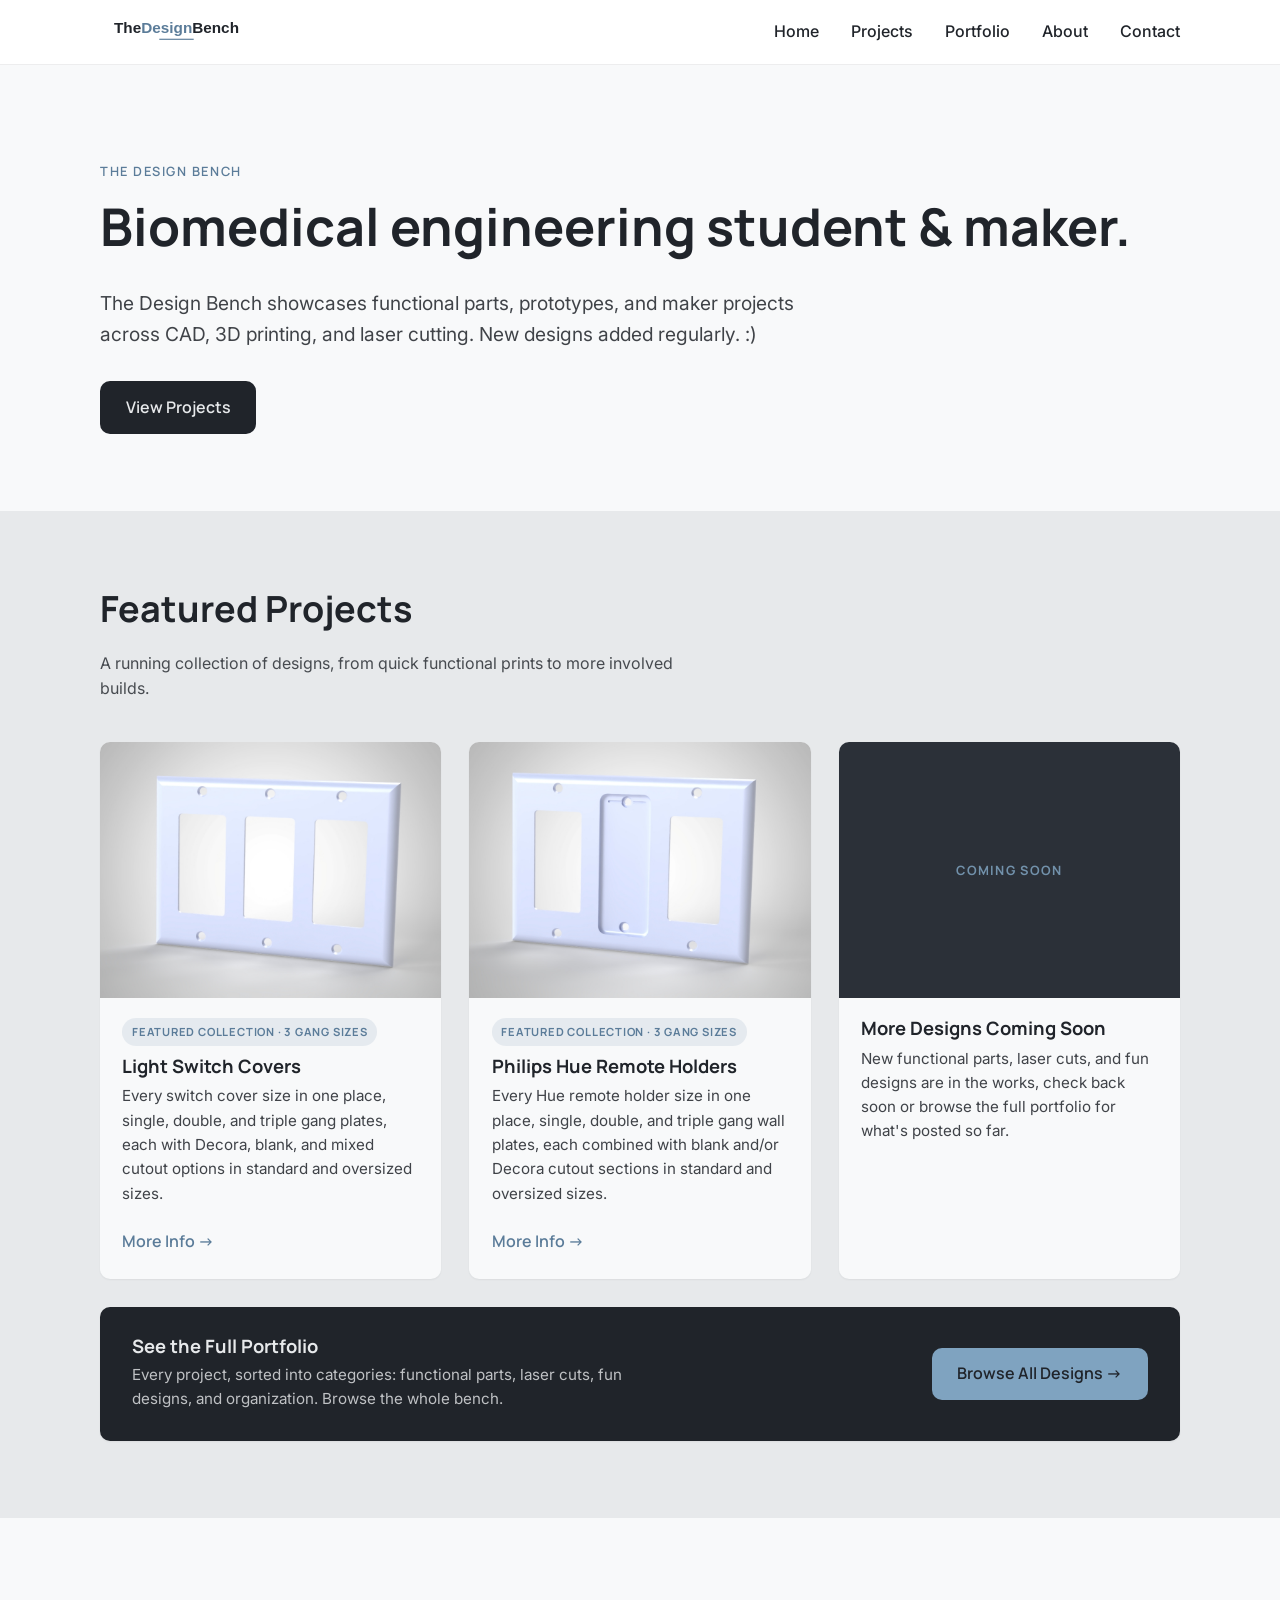
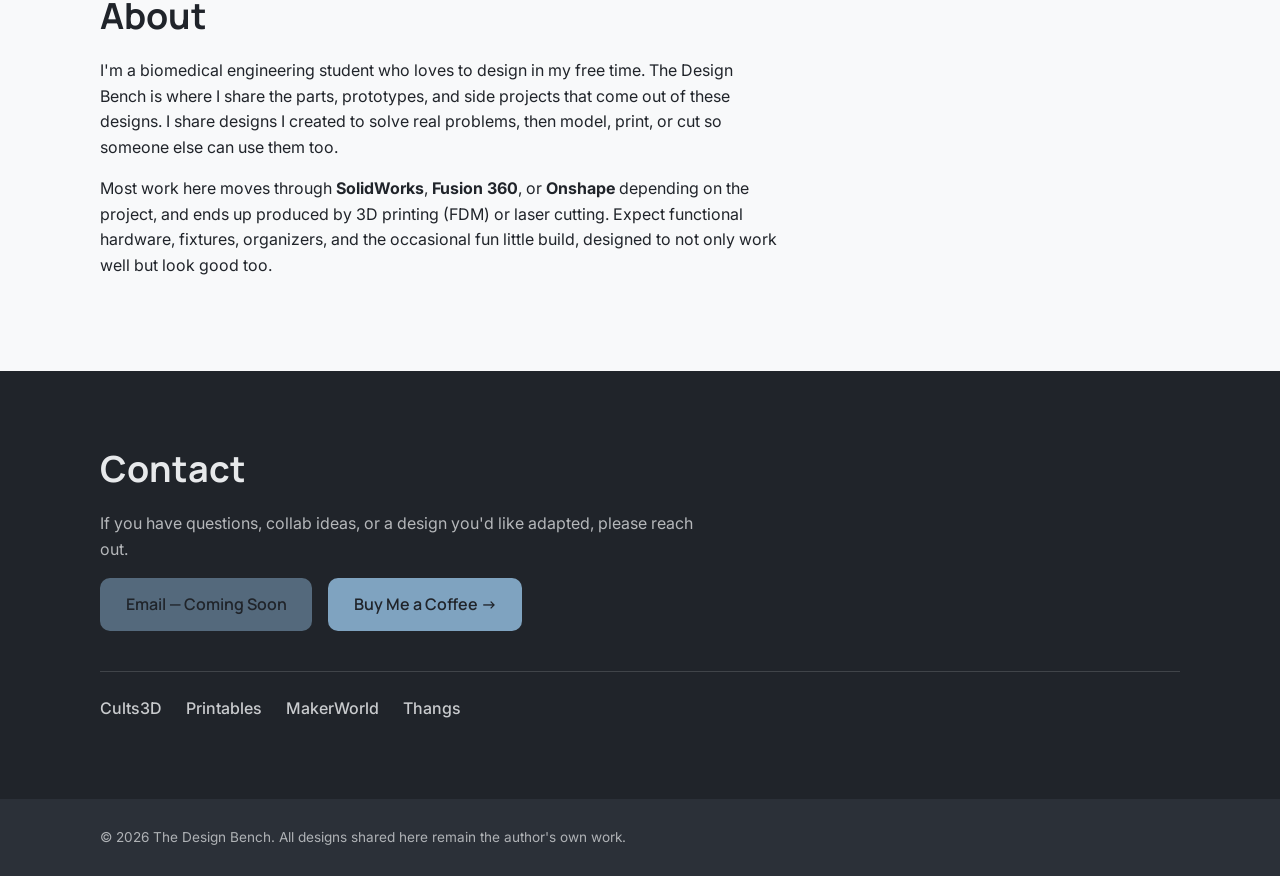
==== commit 11742fdc: "Add Triple Gang Hue Remote Holder to site, launch and go live with real listings Adds the Triple Gan" ====
--- a/index.html
+++ b/index.html
@@ -125,30 +125,24 @@
             </div>
           </article>
 
-          <!-- PROJECT CARD 2 — Single Gang Philips Hue Remote Holder Wall Plate
-               (standalone design, mirrors its portfolio.html card) -->
+          <!-- PROJECT CARD 2 — Philips Hue Remote Holders (Featured-only aggregator
+               card, bundles the Single/Double/Triple Gang Hue families into one card;
+               see projects/hue-remote-holders.html. Each gang size is ALSO its own
+               separate card in portfolio.html's Functional Parts row — this card
+               only exists here in Featured Projects. -->
           <article class="project-card">
             <div class="project-image">
-              <img src="assets/images/single-gang-hue-remote-holder-cover.jpg" alt="Single Gang Philips Hue Remote Holder Wall Plate render" width="800" height="600" loading="lazy">
+              <img src="assets/images/triple-gang-hue-decora-hue-decora-cover.jpg" alt="Philips Hue Remote Holders, Triple Gang Decora + Hue Holder + Decora render" width="800" height="600" loading="lazy">
             </div>
             <div class="project-body">
-              <h3>Single Gang Philips Hue Remote Holder Wall Plate</h3>
-              <p class="project-desc">
-                A single-gang wall plate designed to hold a Philips Hue Smart Button/Dimmer
-                Remote, in standard and oversized sizes.
-              </p>
-              <div class="card-actions">
-                <div class="view-design">
-                  <button type="button" class="project-link view-design-btn" aria-haspopup="true" aria-expanded="false">View Design →</button>
-                  <ul class="platform-menu">
-                    <li><a href="https://cults3d.com/en/3d-model/home/single-gang-philips-hue-remote-holder-wall-plate" target="_blank" rel="noopener">Cults3D</a></li>
-                    <li><a href="https://www.printables.com/model/1781356-single-gang-philips-hue-remote-holder-standard-ove/files" target="_blank" rel="noopener">Printables</a></li>
-                    <li><a href="https://thangs.com/designer/TheDesignBench/3d-model/Single%20Gang%20Hue%20Remote%20Holder%20%28Std%2BOversized%29-1575086" target="_blank" rel="noopener">Thangs</a></li>
-                  </ul>
-                </div>
-                <a href="assets/guides/hue-remote-magnet-assembly-guide.pdf" class="project-link" target="_blank" rel="noopener">Assembly Instructions →</a>
-                <a href="https://www.amazon.ca/Magnets-Crafts-Multi-Use-Refrigerator-Whiteboards/dp/B0CQR8P3ND" class="project-link" target="_blank" rel="noopener">Buy Magnets →</a>
-              </div>
+              <span class="family-tag">Featured Collection · 3 Gang Sizes</span>
+              <h3>Philips Hue Remote Holders</h3>
+              <p class="project-desc">
+                Every Hue remote holder size in one place, single, double, and triple gang
+                wall plates, each combined with blank and/or Decora cutout sections in
+                standard and oversized sizes.
+              </p>
+              <a href="projects/hue-remote-holders.html" class="project-link">More Info →</a>
             </div>
           </article>
 
--- a/style.css
+++ b/style.css
@@ -633,14 +633,20 @@
   margin-bottom: 0.85rem;
 }
 
-/* The scroll container itself carries the .wrap sizing (max-width + gutter
-   padding) so the row's left edge always lines up with the heading above
-   it, and so it always overflows consistently (guaranteeing the "scroll
-   over" affordance) rather than only overflowing on narrow screens. */
+/* The scroll container itself carries the .wrap sizing (max-width, no
+   horizontal padding here) so the row's left edge always lines up with the
+   heading above it, and so it always overflows consistently (guaranteeing
+   the "scroll over" affordance) rather than only overflowing on narrow
+   screens. The gutter inset itself lives on .row-track below, not here —
+   a container's padding-left isn't reliably included in the scrollable
+   area once its content overflows in every browser, which showed up as
+   rows with more cards (that actually scroll) sitting flush left of rows
+   short enough to never scroll. Padding on the scrollable element itself
+   doesn't have that problem. */
 .row-scroll {
   max-width: var(--wrap-max);
   margin: 0 auto;
-  padding: 0 var(--gutter) 0.6rem;
+  padding: 0 0 0.6rem;
   overflow-x: auto;
   /* Explicit, because leaving overflow-y unset lets browsers silently force
      it to "auto" too (the two axes aren't independent unless both are set)
@@ -677,6 +683,7 @@
   display: flex;
   gap: 1.25rem;
   width: max-content;
+  padding: 0 var(--gutter);
 }
 
 .row-track .project-card {
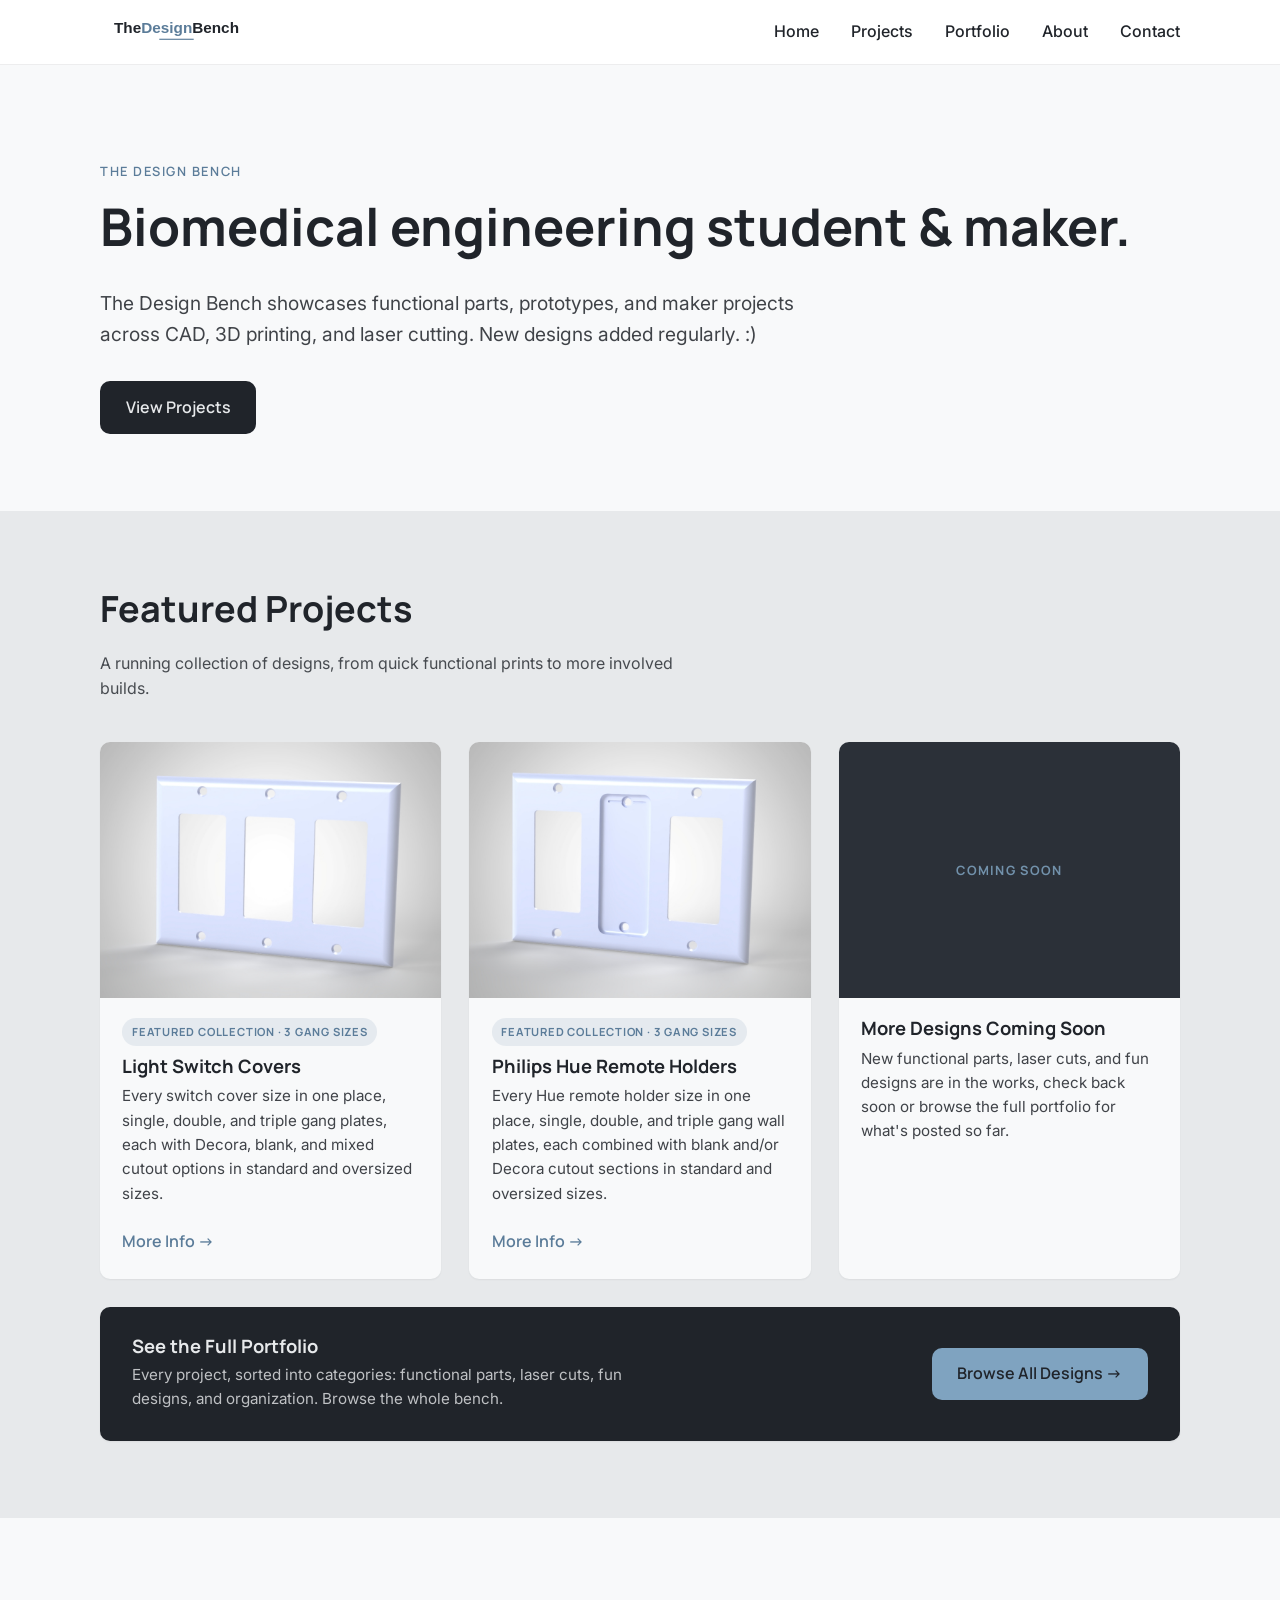
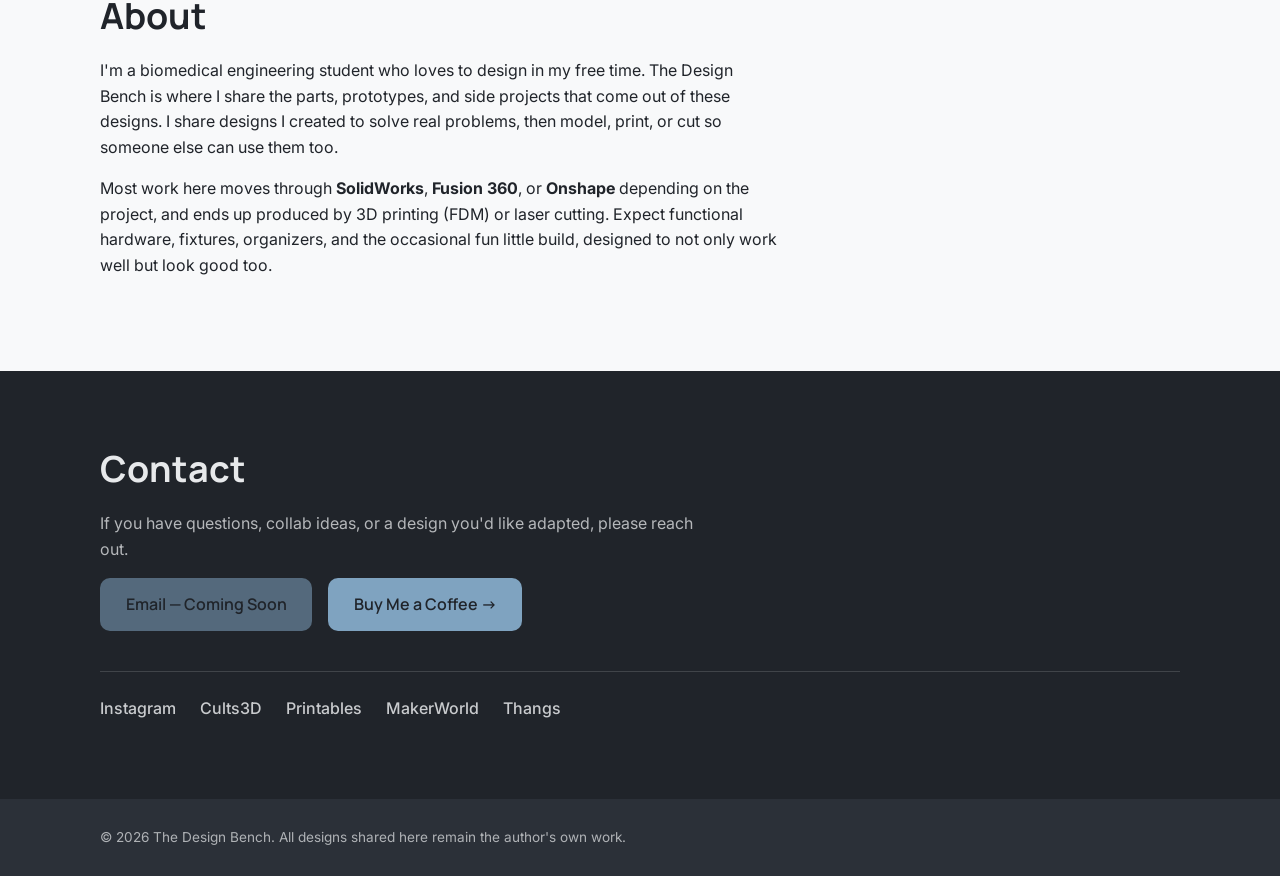
==== commit f70f10a1: "Add Instagram link and Coin-Reinforced Hat Brim Bottle Opener Clip Adds the Instagram profile to the" ====
--- a/index.html
+++ b/index.html
@@ -215,6 +215,7 @@
 
         <!-- Profile / storefront links — update here if a handle or platform changes -->
         <ul class="social-links">
+          <li><a href="https://www.instagram.com/thedesignbench.ca/" target="_blank" rel="noopener">Instagram</a></li>
           <li><a href="https://cults3d.com/en/users/TheDesignBench/3d-models" target="_blank" rel="noopener">Cults3D</a></li>
           <li><a href="https://www.printables.com/@DesignBench_2719450" target="_blank" rel="noopener">Printables</a></li>
           <li><a href="https://makerworld.com/en/@TheDesignBench" target="_blank" rel="noopener">MakerWorld</a></li>
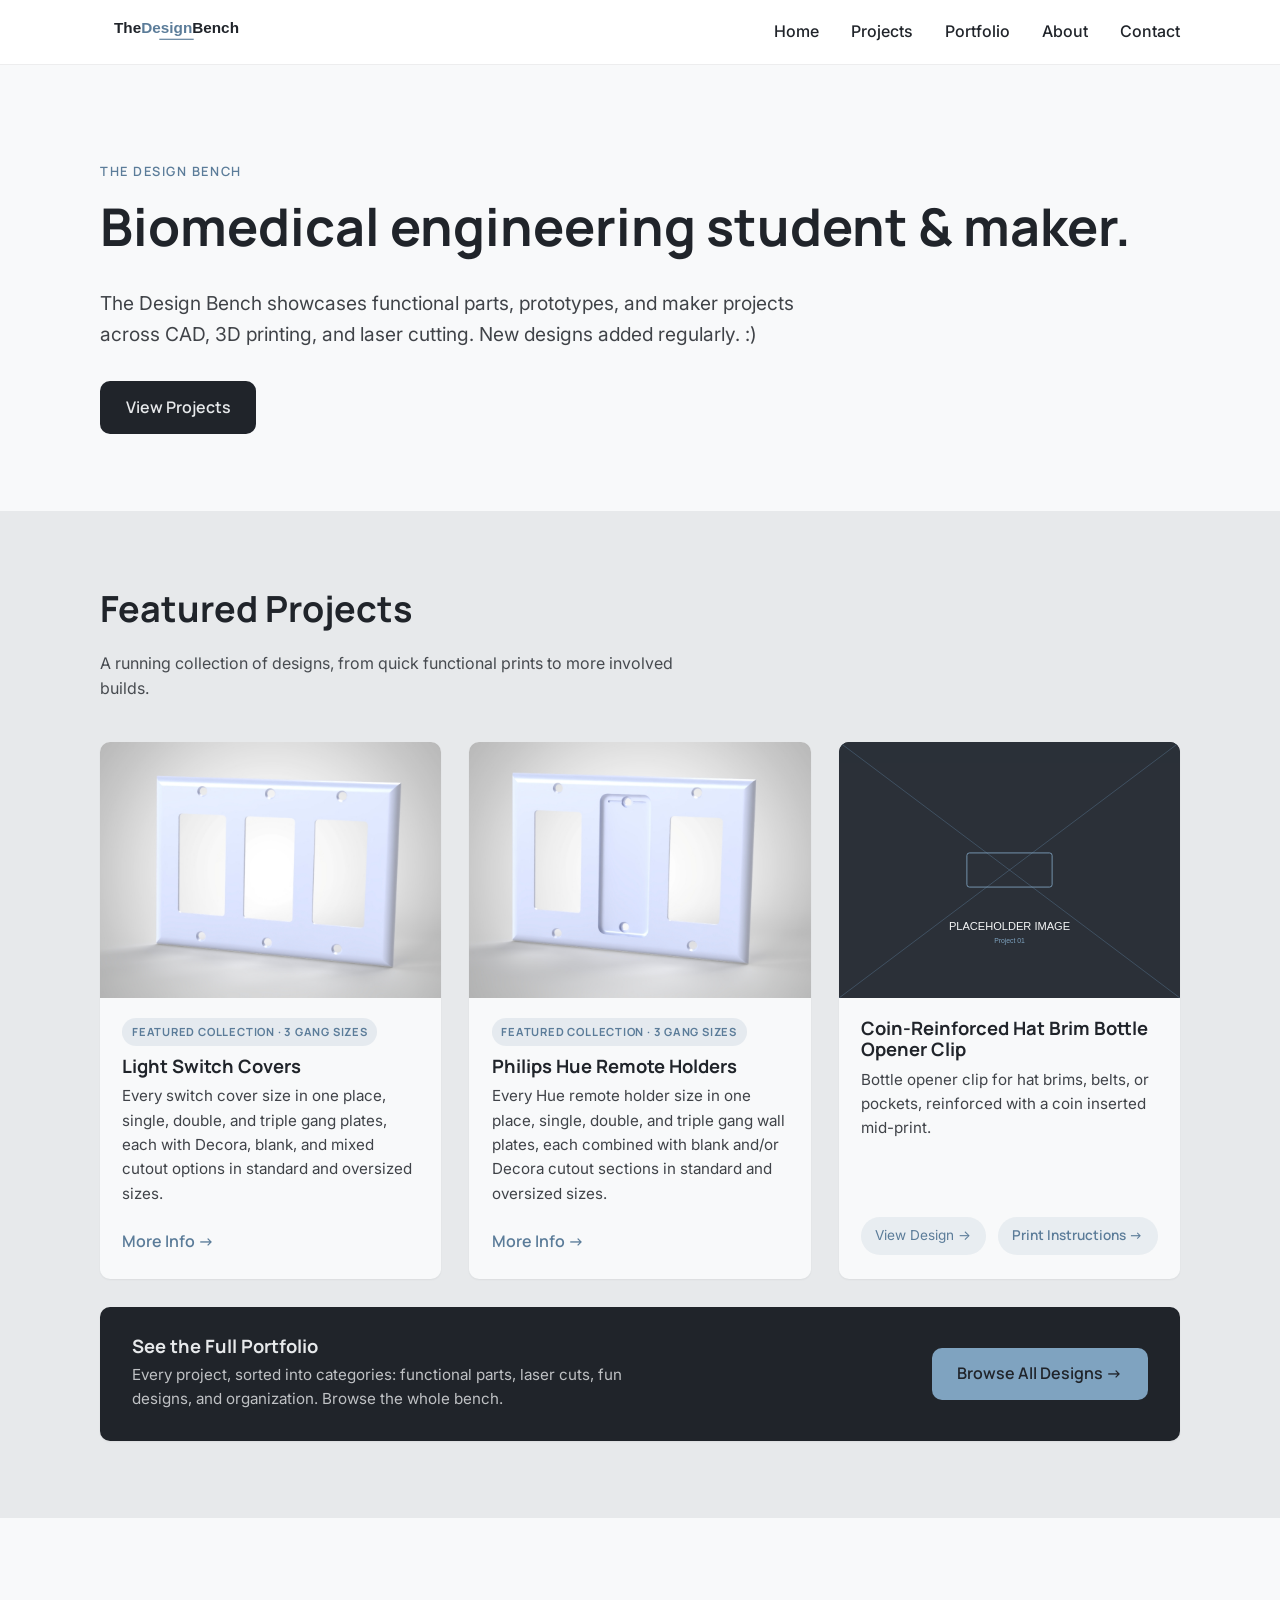
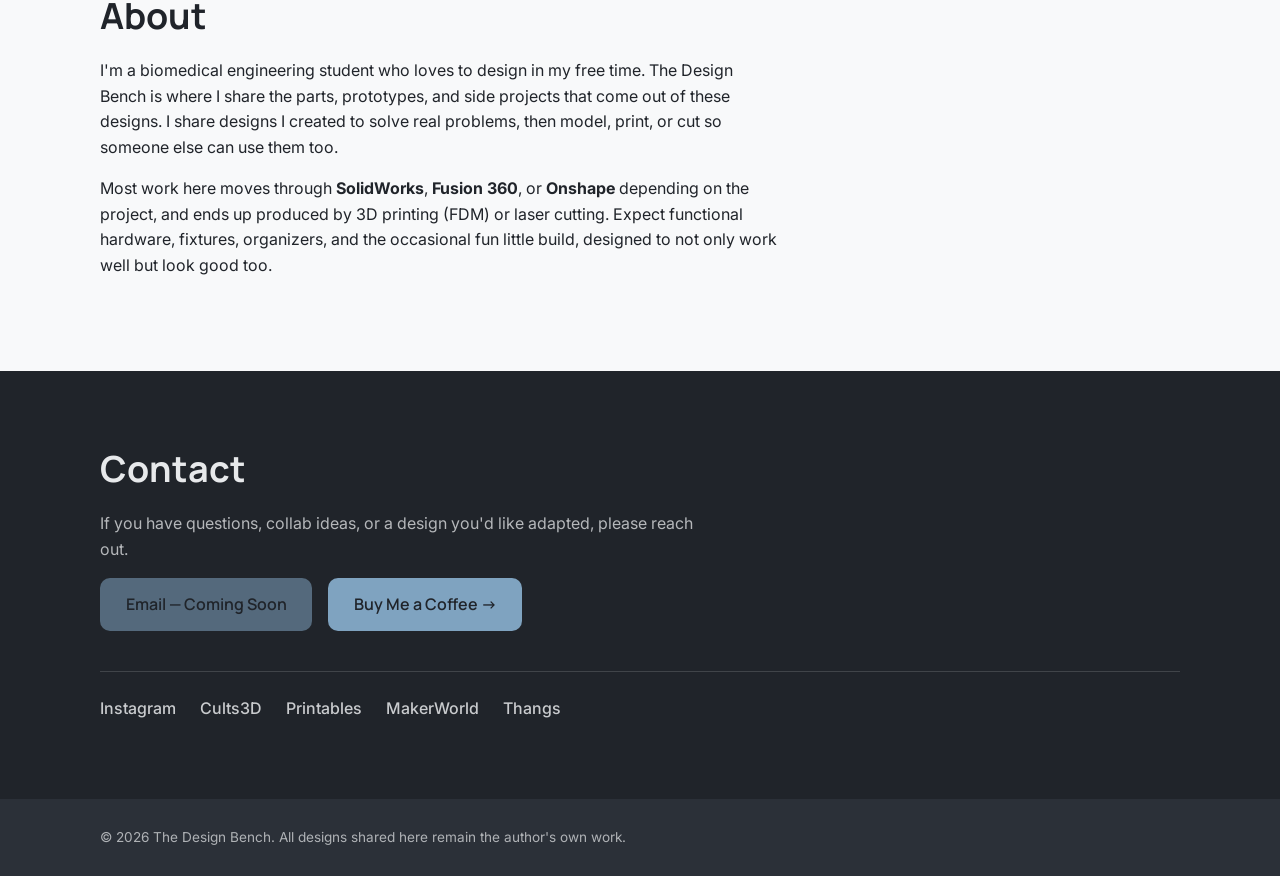
==== commit 38f6300a: "Feature Bottle Opener Clip as 3rd Featured Project, add its print guide PDF Replaces the Featured Pr" ====
--- a/index.html
+++ b/index.html
@@ -146,18 +146,31 @@
             </div>
           </article>
 
-          <!-- PROJECT CARD 3 — Coming Soon (no real content for a third featured
-               slot yet; swap for a real project card once one is ready) -->
+          <!-- PROJECT CARD 3 — Coin-Reinforced Hat Brim Bottle Opener Clip
+               (standalone design, mirrors its portfolio.html card) -->
           <article class="project-card">
-            <div class="project-image project-image--soon">
-              <span class="soon-label">Coming Soon</span>
+            <div class="project-image">
+              <!-- TODO: swap for the real render once available -->
+              <img src="assets/images/project-placeholder-1.svg" alt="Coin-Reinforced Hat Brim Bottle Opener Clip render" width="800" height="600" loading="lazy">
             </div>
             <div class="project-body">
-              <h3>More Designs Coming Soon</h3>
-              <p class="project-desc">
-                New functional parts, laser cuts, and fun designs are in the works, check back
-                soon or browse the full portfolio for what's posted so far.
-              </p>
+              <h3>Coin-Reinforced Hat Brim Bottle Opener Clip</h3>
+              <p class="project-desc">
+                Bottle opener clip for hat brims, belts, or pockets, reinforced with a coin
+                inserted mid-print.
+              </p>
+              <div class="card-actions">
+                <div class="view-design">
+                  <button type="button" class="project-link view-design-btn" aria-haspopup="true" aria-expanded="false">View Design →</button>
+                  <ul class="platform-menu">
+                    <li><a href="https://cults3d.com/en/3d-model/gadget/coin-reinforced-hat-brim-bottle-opener-clip" target="_blank" rel="noopener">Cults3D</a></li>
+                    <li><a href="https://www.printables.com/model/1792244-coin-reinforced-hat-brim-bottle-opener-clip" target="_blank" rel="noopener">Printables</a></li>
+                    <li><a href="https://thangs.com/designer/TheDesignBench/3d-model/Coin-Reinforced%20Hat%20Brim%20Bottle%20Opener%20Clip-1580347" target="_blank" rel="noopener">Thangs</a></li>
+                  </ul>
+                </div>
+                <!-- TODO: swap for the real PDF once it's ready -->
+                <a href="assets/guides/coin-reinforced-hat-brim-bottle-opener-clip-print-guide.pdf" class="project-link" target="_blank" rel="noopener">Print Instructions →</a>
+              </div>
             </div>
           </article>
 
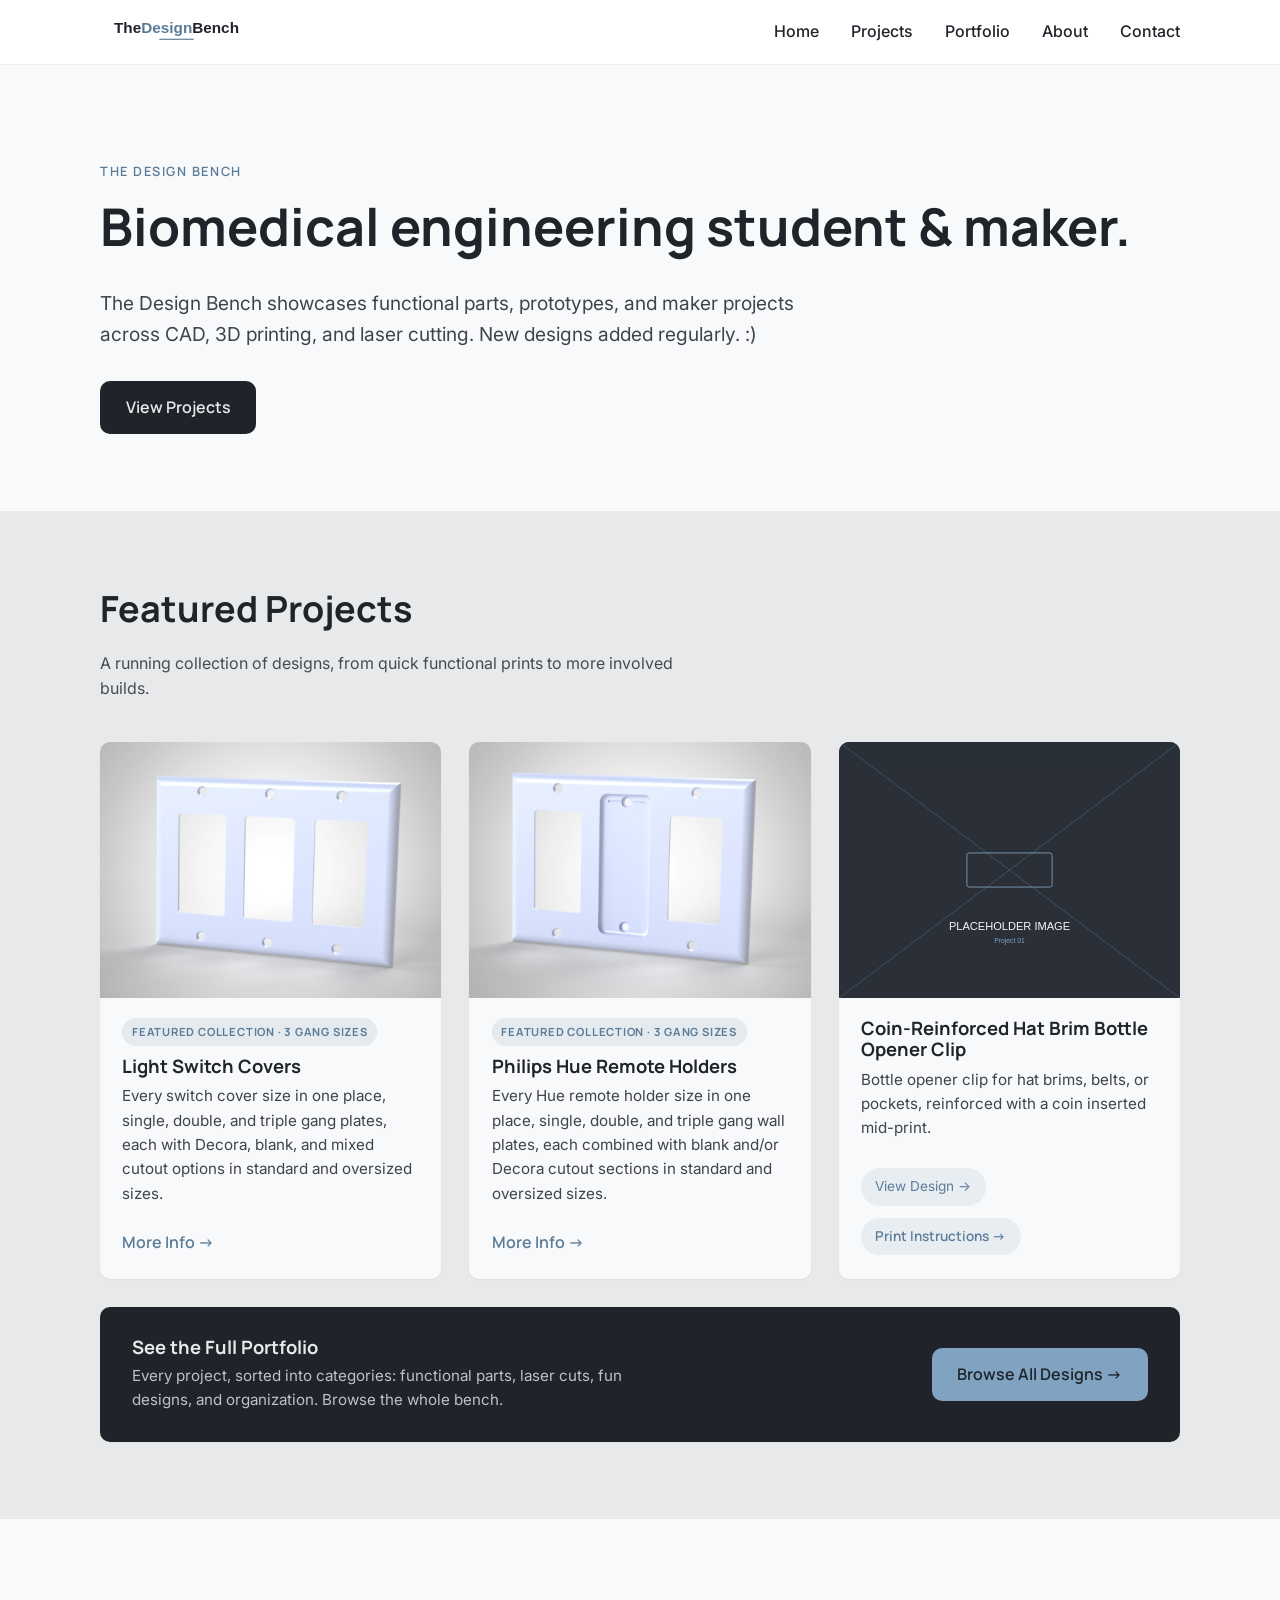
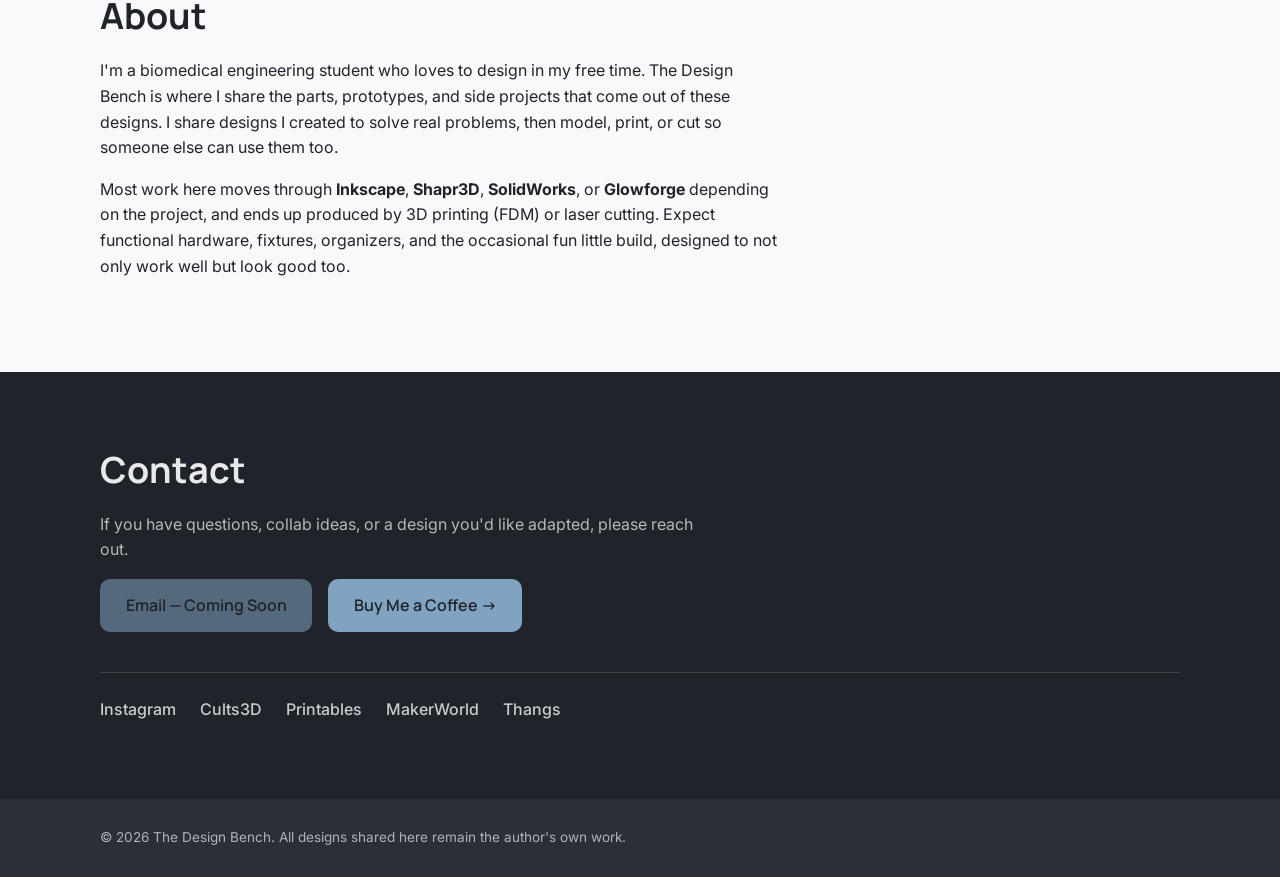
==== commit 9ec0c113: "Remove design-tool attribution from project pages, update bio instead Drops "Designed in SolidWorks"" ====
--- a/index.html
+++ b/index.html
@@ -205,10 +205,11 @@
           real problems, then model, print, or cut so someone else can use them too.
         </p>
         <p>
-          Most work here moves through <strong>SolidWorks</strong>, <strong>Fusion 360</strong>,
-          or <strong>Onshape</strong> depending on the project, and ends up produced by
-          3D printing (FDM) or laser cutting. Expect functional hardware, fixtures,
-          organizers, and the occasional fun little build, designed to not only work well but look good too.
+          Most work here moves through <strong>Inkscape</strong>, <strong>Shapr3D</strong>,
+          <strong>SolidWorks</strong>, or <strong>Glowforge</strong> depending on the project, and
+          ends up produced by 3D printing (FDM) or laser cutting. Expect functional hardware,
+          fixtures, organizers, and the occasional fun little build, designed to not only work
+          well but look good too.
         </p>
       </div>
     </section>
--- a/style.css
+++ b/style.css
@@ -349,6 +349,14 @@
 .card-actions .view-design-btn:hover {
   background: rgba(91, 124, 153, 0.2);
   text-decoration: none;
+}
+
+/* Featured Projects cards are wide enough that .card-actions items sit in
+   one row instead of wrapping like they do on the narrower portfolio row
+   cards — stack them here too so both places look the same. */
+.project-grid .card-actions {
+  flex-direction: column;
+  align-items: flex-start;
 }
 
 /* ---- "Project family" tag — for multi-listing projects that link out to
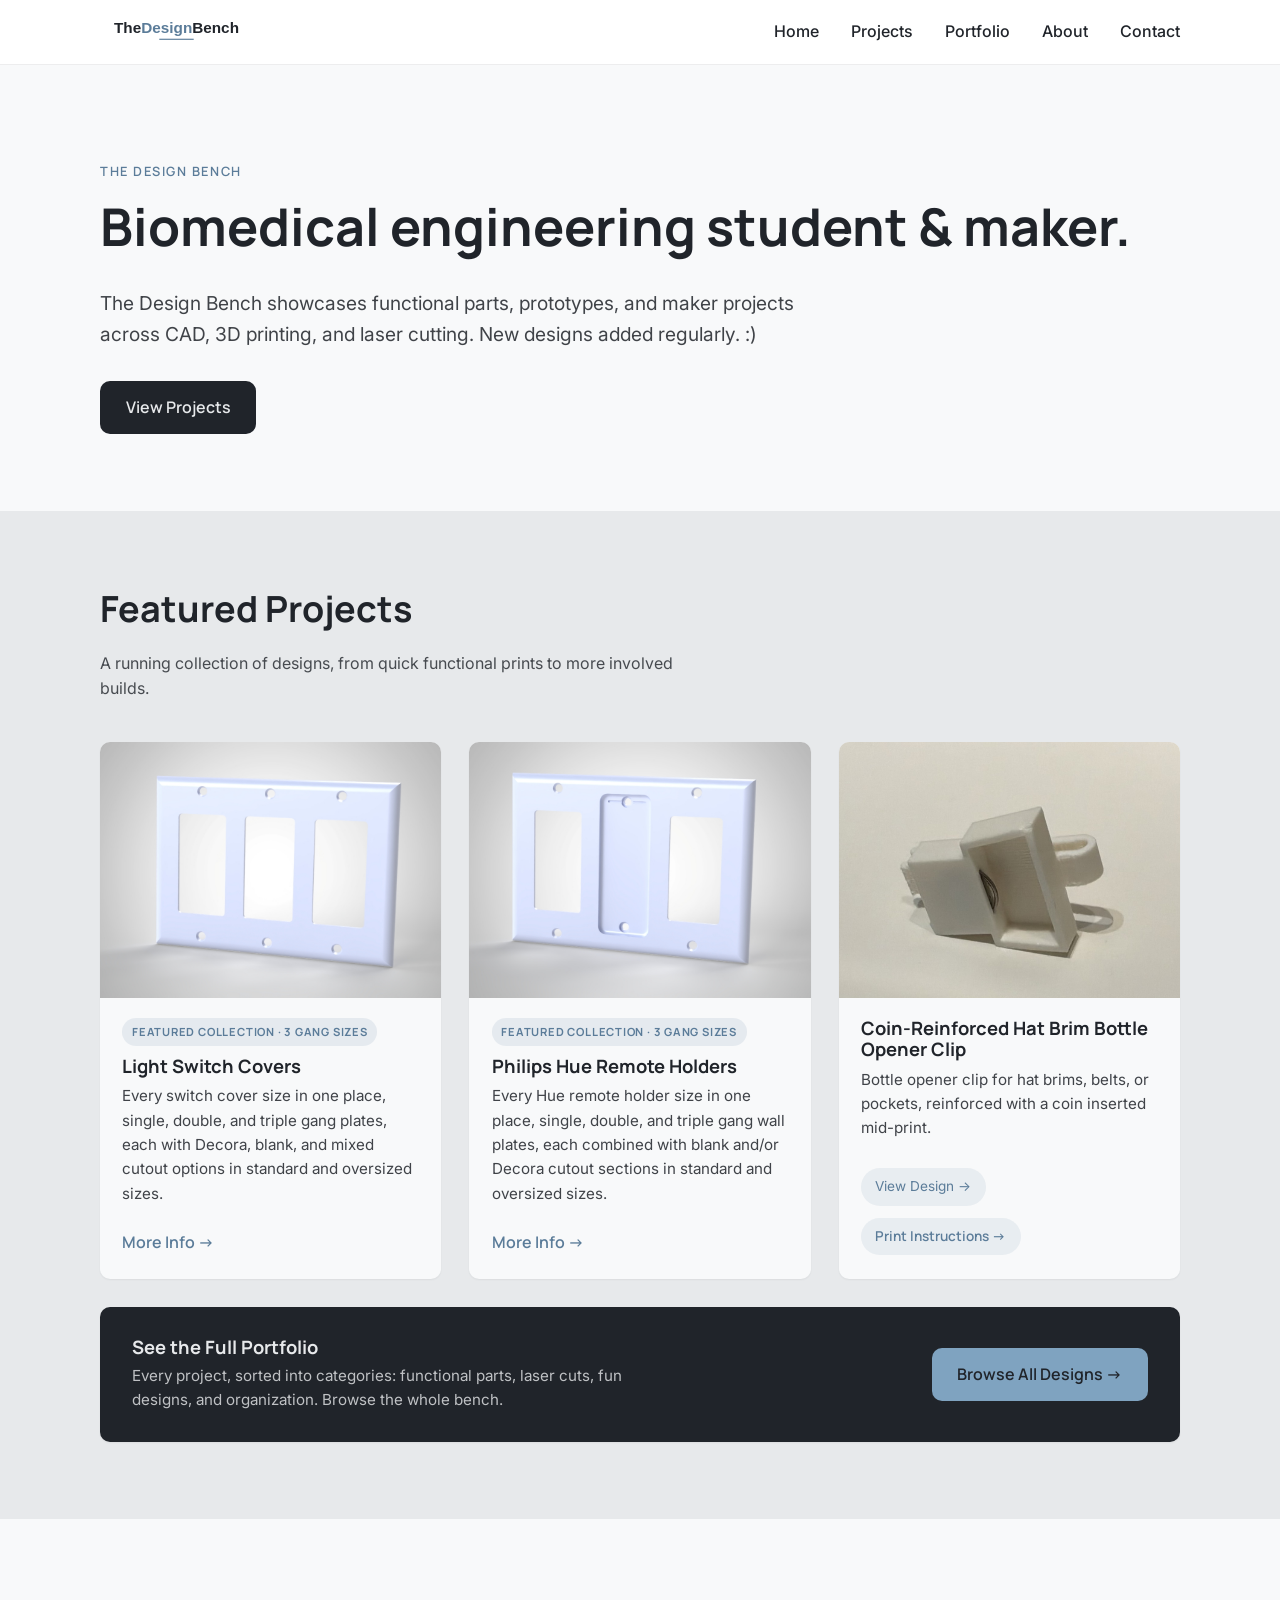
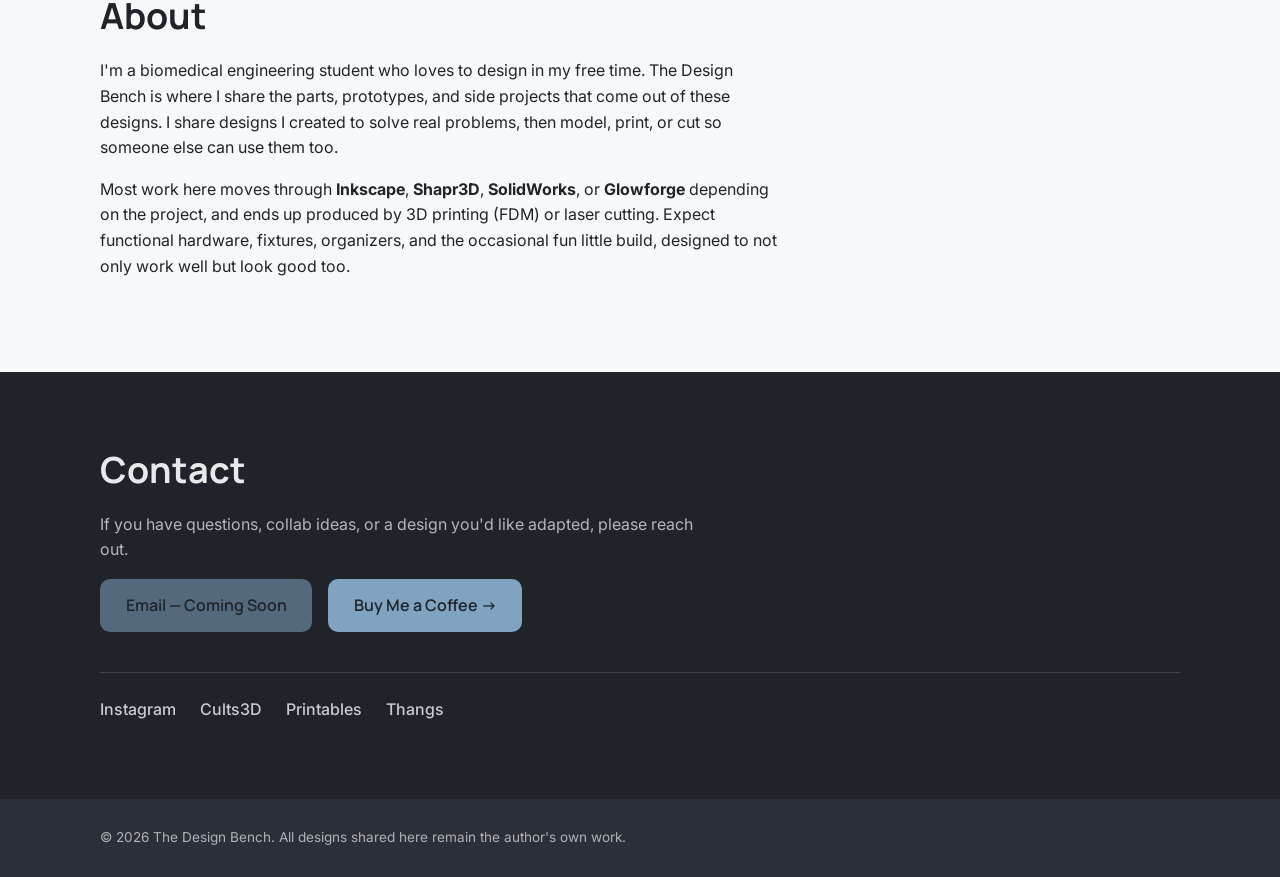
==== commit a9780074: "Add real print photo for Bottle Opener Clip, drop MakerWorld from Contact Swaps the placeholder imag" ====
--- a/index.html
+++ b/index.html
@@ -150,8 +150,8 @@
                (standalone design, mirrors its portfolio.html card) -->
           <article class="project-card">
             <div class="project-image">
-              <!-- TODO: swap for the real render once available -->
-              <img src="assets/images/project-placeholder-1.svg" alt="Coin-Reinforced Hat Brim Bottle Opener Clip render" width="800" height="600" loading="lazy">
+              <!-- TODO: swap for a real 3D render once available -->
+              <img src="assets/images/coin-reinforced-hat-brim-bottle-opener-clip-print.jpg" alt="Coin-Reinforced Hat Brim Bottle Opener Clip, printed with dime insert" width="800" height="600" loading="lazy">
             </div>
             <div class="project-body">
               <h3>Coin-Reinforced Hat Brim Bottle Opener Clip</h3>
@@ -232,7 +232,6 @@
           <li><a href="https://www.instagram.com/thedesignbench.ca/" target="_blank" rel="noopener">Instagram</a></li>
           <li><a href="https://cults3d.com/en/users/TheDesignBench/3d-models" target="_blank" rel="noopener">Cults3D</a></li>
           <li><a href="https://www.printables.com/@DesignBench_2719450" target="_blank" rel="noopener">Printables</a></li>
-          <li><a href="https://makerworld.com/en/@TheDesignBench" target="_blank" rel="noopener">MakerWorld</a></li>
           <li><a href="https://thangs.com/designer/TheDesignBench" target="_blank" rel="noopener">Thangs</a></li>
         </ul>
       </div>
